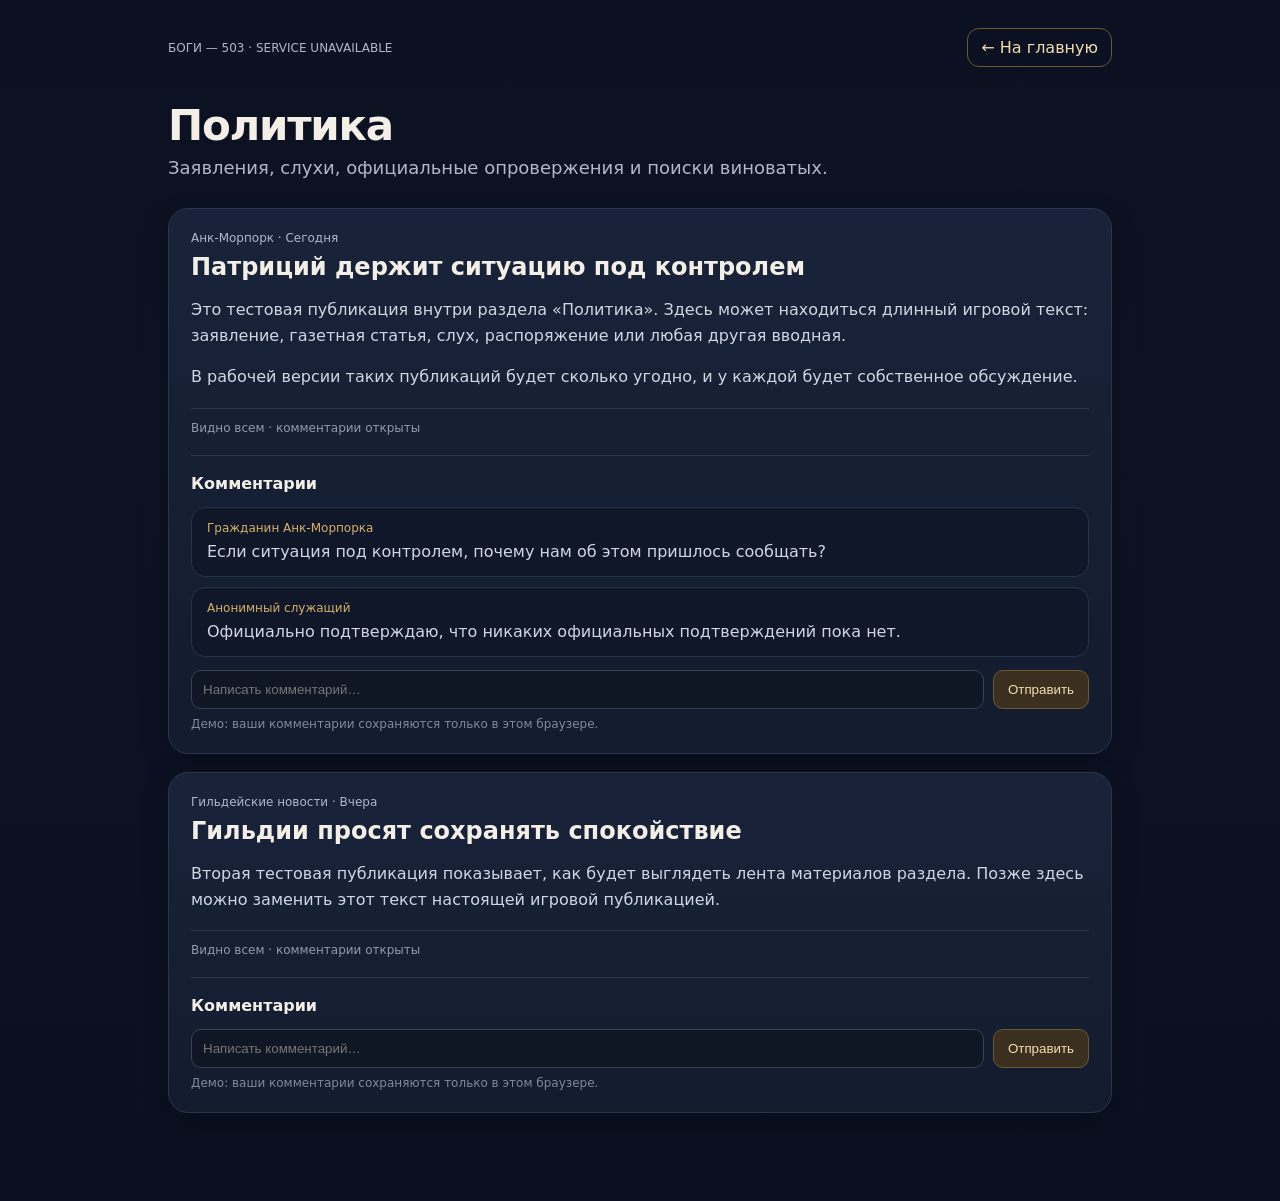
==== politics.html @ fc868311 "Add Politics section with demo posts and comments" ====
<!doctype html>
<html lang="ru">
<head>
<meta charset="utf-8">
<meta name="viewport" content="width=device-width,initial-scale=1">
<title>Политика — Боги 503</title>
<link rel="icon" type="image/svg+xml" href="/favicon.svg">
<style>
:root{--bg:#0b1120;--panel:#131c2e;--panel2:#18233a;--line:#2a3550;--text:#f3efe7;--muted:#aeb8ca;--gold:#d7b16a;--gold2:#f3ddb0}*{box-sizing:border-box}body{margin:0;background:linear-gradient(180deg,#0b1120,#0d1324 35%,#0a1020);color:var(--text);font-family:system-ui,-apple-system,Segoe UI,sans-serif}.wrap{max-width:980px;margin:0 auto;padding:28px 18px 70px}.top{display:flex;justify-content:space-between;gap:18px;align-items:center;margin-bottom:34px}.back{color:var(--gold2);text-decoration:none;border:1px solid #6d5835;border-radius:12px;padding:9px 13px}.meta{font-size:12px;color:var(--muted)}h1{font-size:42px;margin:0 0 7px;letter-spacing:-.03em}.lead{font-size:18px;color:var(--muted);margin:0 0 30px}.card{background:linear-gradient(180deg,var(--panel2),var(--panel));border:1px solid var(--line);border-radius:20px;padding:22px;margin:0 0 18px;box-shadow:0 10px 28px rgba(0,0,0,.22)}.title{font-size:24px;margin:8px 0 10px}.body{color:#d0d7e3;line-height:1.6;font-size:16px}.foot{border-top:1px solid var(--line);margin-top:18px;padding-top:12px;color:#8f9ab0;font-size:12px}.comments{margin-top:20px;border-top:1px solid var(--line);padding-top:18px}.comments h4{margin:0 0 14px}.comment{background:#0f1728;border:1px solid #27334c;border-radius:14px;padding:13px 15px;margin:10px 0}.comment .who{font-size:12px;color:var(--gold);margin-bottom:5px}.comment p{margin:0;color:#d0d7e3;line-height:1.45}.compose{display:flex;gap:9px;margin-top:13px}.compose input{flex:1;background:#0f1624;color:#fff;border:1px solid #364154;border-radius:10px;padding:11px}.btn{background:#3b3020;color:var(--gold2);border:1px solid #6d5835;padding:10px 14px;border-radius:10px;cursor:pointer}.note{font-size:12px;color:#7f8aa0;margin-top:8px}@media(max-width:650px){h1{font-size:34px}.top{align-items:flex-start;flex-direction:column}.compose{flex-direction:column}}
</style>
</head>
<body><div class="wrap">
<div class="top"><div class="meta">БОГИ — 503 · SERVICE UNAVAILABLE</div><a class="back" href="/">← На главную</a></div>
<h1>Политика</h1><p class="lead">Заявления, слухи, официальные опровержения и поиски виноватых.</p>
<article class="card"><div class="meta">Анк-Морпорк · Сегодня</div><h2 class="title">Патриций держит ситуацию под контролем</h2><div class="body"><p>Это тестовая публикация внутри раздела «Политика». Здесь может находиться длинный игровой текст: заявление, газетная статья, слух, распоряжение или любая другая вводная.</p><p>В рабочей версии таких публикаций будет сколько угодно, и у каждой будет собственное обсуждение.</p></div><div class="foot">Видно всем · комментарии открыты</div><section class="comments" data-thread="vetinari"><h4>Комментарии</h4><div class="comment"><div class="who">Гражданин Анк-Морпорка</div><p>Если ситуация под контролем, почему нам об этом пришлось сообщать?</p></div><div class="comment"><div class="who">Анонимный служащий</div><p>Официально подтверждаю, что никаких официальных подтверждений пока нет.</p></div><div class="saved"></div><div class="compose"><input maxlength="500" placeholder="Написать комментарий…"><button class="btn">Отправить</button></div><div class="note">Демо: ваши комментарии сохраняются только в этом браузере.</div></section></article>
<article class="card"><div class="meta">Гильдейские новости · Вчера</div><h2 class="title">Гильдии просят сохранять спокойствие</h2><div class="body"><p>Вторая тестовая публикация показывает, как будет выглядеть лента материалов раздела. Позже здесь можно заменить этот текст настоящей игровой публикацией.</p></div><div class="foot">Видно всем · комментарии открыты</div><section class="comments" data-thread="guilds"><h4>Комментарии</h4><div class="saved"></div><div class="compose"><input maxlength="500" placeholder="Написать комментарий…"><button class="btn">Отправить</button></div><div class="note">Демо: ваши комментарии сохраняются только в этом браузере.</div></section></article>
</div><script>
document.querySelectorAll('.comments').forEach(sec=>{const key='gods503-comments-'+sec.dataset.thread,saved=sec.querySelector('.saved'),input=sec.querySelector('input'),btn=sec.querySelector('button');let arr=[];try{arr=JSON.parse(localStorage.getItem(key))||[]}catch(e){};function draw(){saved.innerHTML='';arr.forEach(t=>{const d=document.createElement('div');d.className='comment';const w=document.createElement('div');w.className='who';w.textContent='Вы · локальный демо-комментарий';const p=document.createElement('p');p.textContent=t;d.append(w,p);saved.append(d)})}draw();btn.onclick=()=>{const t=input.value.trim();if(!t)return;arr.push(t);localStorage.setItem(key,JSON.stringify(arr));input.value='';draw()};input.addEventListener('keydown',e=>{if(e.key==='Enter')btn.click()})});
</script></body></html>
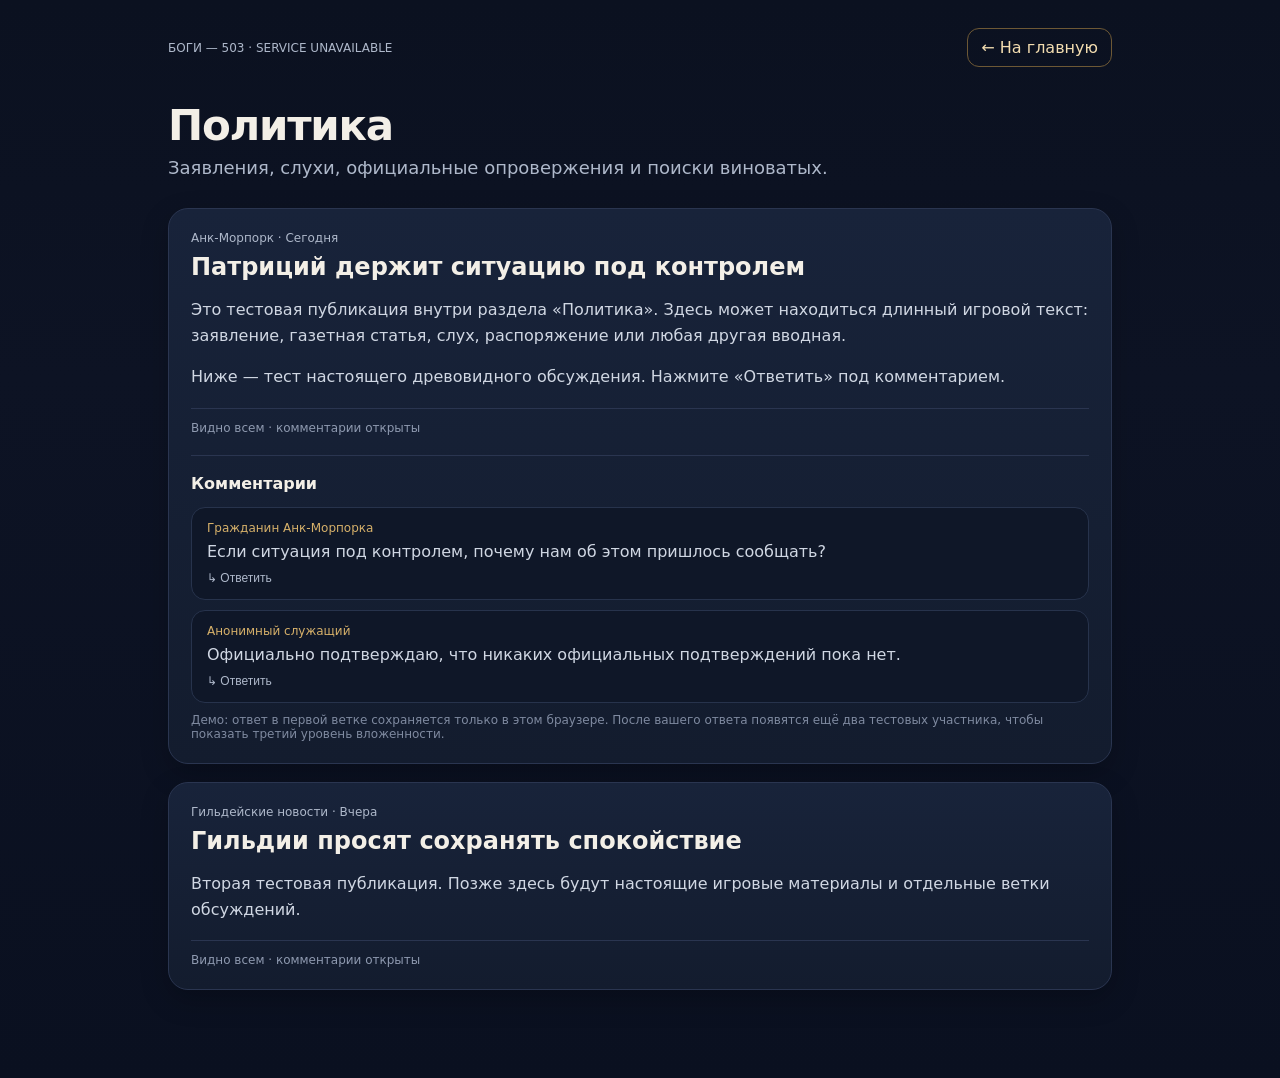
==== commit 42fc6ce1: "Add nested threaded comments demo" ====
--- a/politics.html
+++ b/politics.html
@@ -1,19 +1,12 @@
 <!doctype html>
-<html lang="ru">
-<head>
-<meta charset="utf-8">
-<meta name="viewport" content="width=device-width,initial-scale=1">
-<title>Политика — Боги 503</title>
-<link rel="icon" type="image/svg+xml" href="/favicon.svg">
-<style>
-:root{--bg:#0b1120;--panel:#131c2e;--panel2:#18233a;--line:#2a3550;--text:#f3efe7;--muted:#aeb8ca;--gold:#d7b16a;--gold2:#f3ddb0}*{box-sizing:border-box}body{margin:0;background:linear-gradient(180deg,#0b1120,#0d1324 35%,#0a1020);color:var(--text);font-family:system-ui,-apple-system,Segoe UI,sans-serif}.wrap{max-width:980px;margin:0 auto;padding:28px 18px 70px}.top{display:flex;justify-content:space-between;gap:18px;align-items:center;margin-bottom:34px}.back{color:var(--gold2);text-decoration:none;border:1px solid #6d5835;border-radius:12px;padding:9px 13px}.meta{font-size:12px;color:var(--muted)}h1{font-size:42px;margin:0 0 7px;letter-spacing:-.03em}.lead{font-size:18px;color:var(--muted);margin:0 0 30px}.card{background:linear-gradient(180deg,var(--panel2),var(--panel));border:1px solid var(--line);border-radius:20px;padding:22px;margin:0 0 18px;box-shadow:0 10px 28px rgba(0,0,0,.22)}.title{font-size:24px;margin:8px 0 10px}.body{color:#d0d7e3;line-height:1.6;font-size:16px}.foot{border-top:1px solid var(--line);margin-top:18px;padding-top:12px;color:#8f9ab0;font-size:12px}.comments{margin-top:20px;border-top:1px solid var(--line);padding-top:18px}.comments h4{margin:0 0 14px}.comment{background:#0f1728;border:1px solid #27334c;border-radius:14px;padding:13px 15px;margin:10px 0}.comment .who{font-size:12px;color:var(--gold);margin-bottom:5px}.comment p{margin:0;color:#d0d7e3;line-height:1.45}.compose{display:flex;gap:9px;margin-top:13px}.compose input{flex:1;background:#0f1624;color:#fff;border:1px solid #364154;border-radius:10px;padding:11px}.btn{background:#3b3020;color:var(--gold2);border:1px solid #6d5835;padding:10px 14px;border-radius:10px;cursor:pointer}.note{font-size:12px;color:#7f8aa0;margin-top:8px}@media(max-width:650px){h1{font-size:34px}.top{align-items:flex-start;flex-direction:column}.compose{flex-direction:column}}
-</style>
-</head>
-<body><div class="wrap">
-<div class="top"><div class="meta">БОГИ — 503 · SERVICE UNAVAILABLE</div><a class="back" href="/">← На главную</a></div>
-<h1>Политика</h1><p class="lead">Заявления, слухи, официальные опровержения и поиски виноватых.</p>
-<article class="card"><div class="meta">Анк-Морпорк · Сегодня</div><h2 class="title">Патриций держит ситуацию под контролем</h2><div class="body"><p>Это тестовая публикация внутри раздела «Политика». Здесь может находиться длинный игровой текст: заявление, газетная статья, слух, распоряжение или любая другая вводная.</p><p>В рабочей версии таких публикаций будет сколько угодно, и у каждой будет собственное обсуждение.</p></div><div class="foot">Видно всем · комментарии открыты</div><section class="comments" data-thread="vetinari"><h4>Комментарии</h4><div class="comment"><div class="who">Гражданин Анк-Морпорка</div><p>Если ситуация под контролем, почему нам об этом пришлось сообщать?</p></div><div class="comment"><div class="who">Анонимный служащий</div><p>Официально подтверждаю, что никаких официальных подтверждений пока нет.</p></div><div class="saved"></div><div class="compose"><input maxlength="500" placeholder="Написать комментарий…"><button class="btn">Отправить</button></div><div class="note">Демо: ваши комментарии сохраняются только в этом браузере.</div></section></article>
-<article class="card"><div class="meta">Гильдейские новости · Вчера</div><h2 class="title">Гильдии просят сохранять спокойствие</h2><div class="body"><p>Вторая тестовая публикация показывает, как будет выглядеть лента материалов раздела. Позже здесь можно заменить этот текст настоящей игровой публикацией.</p></div><div class="foot">Видно всем · комментарии открыты</div><section class="comments" data-thread="guilds"><h4>Комментарии</h4><div class="saved"></div><div class="compose"><input maxlength="500" placeholder="Написать комментарий…"><button class="btn">Отправить</button></div><div class="note">Демо: ваши комментарии сохраняются только в этом браузере.</div></section></article>
+<html lang="ru"><head><meta charset="utf-8"><meta name="viewport" content="width=device-width,initial-scale=1"><title>Политика — Боги 503</title><link rel="icon" type="image/svg+xml" href="/favicon.svg"><style>
+:root{--bg:#0b1120;--panel:#131c2e;--panel2:#18233a;--line:#2a3550;--text:#f3efe7;--muted:#aeb8ca;--gold:#d7b16a;--gold2:#f3ddb0}*{box-sizing:border-box}body{margin:0;background:linear-gradient(180deg,#0b1120,#0d1324 35%,#0a1020);color:var(--text);font-family:system-ui,-apple-system,Segoe UI,sans-serif}.wrap{max-width:980px;margin:0 auto;padding:28px 18px 70px}.top{display:flex;justify-content:space-between;gap:18px;align-items:center;margin-bottom:34px}.back{color:var(--gold2);text-decoration:none;border:1px solid #6d5835;border-radius:12px;padding:9px 13px}.meta{font-size:12px;color:var(--muted)}h1{font-size:42px;margin:0 0 7px;letter-spacing:-.03em}.lead{font-size:18px;color:var(--muted);margin:0 0 30px}.card{background:linear-gradient(180deg,var(--panel2),var(--panel));border:1px solid var(--line);border-radius:20px;padding:22px;margin:0 0 18px;box-shadow:0 10px 28px rgba(0,0,0,.22)}.title{font-size:24px;margin:8px 0 10px}.body{color:#d0d7e3;line-height:1.6;font-size:16px}.foot{border-top:1px solid var(--line);margin-top:18px;padding-top:12px;color:#8f9ab0;font-size:12px}.comments{margin-top:20px;border-top:1px solid var(--line);padding-top:18px}.comments h4{margin:0 0 14px}.comment{background:#0f1728;border:1px solid #27334c;border-radius:14px;padding:13px 15px;margin:10px 0}.comment .who{font-size:12px;color:var(--gold);margin-bottom:5px}.comment p{margin:0;color:#d0d7e3;line-height:1.45}.reply-btn{margin-top:8px;background:none;border:0;color:#aeb8ca;padding:0;cursor:pointer;font-size:12px}.reply-btn:hover{color:var(--gold2)}.replies{margin:9px 0 0 22px;padding-left:13px;border-left:2px solid #2a3550}.depth3{margin-left:18px}.replybox{display:none;gap:8px;margin-top:10px}.replybox.open{display:flex}.replybox input,.compose input{flex:1;background:#0f1624;color:#fff;border:1px solid #364154;border-radius:10px;padding:10px}.compose{display:flex;gap:9px;margin-top:13px}.btn{background:#3b3020;color:var(--gold2);border:1px solid #6d5835;padding:10px 14px;border-radius:10px;cursor:pointer}.small{padding:8px 11px}.note{font-size:12px;color:#7f8aa0;margin-top:8px}.mention{color:#b9c5d8;font-size:12px;margin-bottom:4px}@media(max-width:650px){h1{font-size:34px}.top{align-items:flex-start;flex-direction:column}.compose,.replybox{flex-direction:column}.replies{margin-left:10px;padding-left:9px}.depth3{margin-left:5px}}
+</style></head><body><div class="wrap"><div class="top"><div class="meta">БОГИ — 503 · SERVICE UNAVAILABLE</div><a class="back" href="/">← На главную</a></div><h1>Политика</h1><p class="lead">Заявления, слухи, официальные опровержения и поиски виноватых.</p>
+<article class="card"><div class="meta">Анк-Морпорк · Сегодня</div><h2 class="title">Патриций держит ситуацию под контролем</h2><div class="body"><p>Это тестовая публикация внутри раздела «Политика». Здесь может находиться длинный игровой текст: заявление, газетная статья, слух, распоряжение или любая другая вводная.</p><p>Ниже — тест настоящего древовидного обсуждения. Нажмите «Ответить» под комментарием.</p></div><div class="foot">Видно всем · комментарии открыты</div>
+<section class="comments"><h4>Комментарии</h4><div class="comment root-demo"><div class="who">Гражданин Анк-Морпорка</div><p>Если ситуация под контролем, почему нам об этом пришлось сообщать?</p><button class="reply-btn" data-demo-reply>↳ Ответить</button><div class="replybox"><input maxlength="500" placeholder="Ваш ответ Гражданину Анк-Морпорка…"><button class="btn small">Отправить</button></div><div class="demo-user-replies"></div></div><div class="comment"><div class="who">Анонимный служащий</div><p>Официально подтверждаю, что никаких официальных подтверждений пока нет.</p><button class="reply-btn">↳ Ответить</button></div><div class="note">Демо: ответ в первой ветке сохраняется только в этом браузере. После вашего ответа появятся ещё два тестовых участника, чтобы показать третий уровень вложенности.</div></section></article>
+<article class="card"><div class="meta">Гильдейские новости · Вчера</div><h2 class="title">Гильдии просят сохранять спокойствие</h2><div class="body"><p>Вторая тестовая публикация. Позже здесь будут настоящие игровые материалы и отдельные ветки обсуждений.</p></div><div class="foot">Видно всем · комментарии открыты</div></article>
 </div><script>
-document.querySelectorAll('.comments').forEach(sec=>{const key='gods503-comments-'+sec.dataset.thread,saved=sec.querySelector('.saved'),input=sec.querySelector('input'),btn=sec.querySelector('button');let arr=[];try{arr=JSON.parse(localStorage.getItem(key))||[]}catch(e){};function draw(){saved.innerHTML='';arr.forEach(t=>{const d=document.createElement('div');d.className='comment';const w=document.createElement('div');w.className='who';w.textContent='Вы · локальный демо-комментарий';const p=document.createElement('p');p.textContent=t;d.append(w,p);saved.append(d)})}draw();btn.onclick=()=>{const t=input.value.trim();if(!t)return;arr.push(t);localStorage.setItem(key,JSON.stringify(arr));input.value='';draw()};input.addEventListener('keydown',e=>{if(e.key==='Enter')btn.click()})});
+const root=document.querySelector('.root-demo'),replyBtn=root.querySelector('[data-demo-reply]'),box=root.querySelector('.replybox'),input=box.querySelector('input'),send=box.querySelector('button'),out=root.querySelector('.demo-user-replies'),key='gods503-threaded-demo';
+function render(text){out.innerHTML='';if(!text)return;const branch=document.createElement('div');branch.className='replies';const mine=document.createElement('div');mine.className='comment';mine.innerHTML='<div class="who">Вы · тестовый игрок</div><div class="mention">В ответ: Гражданин Анк-Морпорка</div><p></p><button class="reply-btn">↳ Ответить</button>';mine.querySelector('p').textContent=text;const r2=document.createElement('div');r2.className='replies';const npc1=document.createElement('div');npc1.className='comment';npc1.innerHTML='<div class="who">Господин Тюльпан</div><div class="mention">В ответ: Вы</div><p>А вот это уже интересный вопрос. Я бы на вашем месте его записал.</p><button class="reply-btn">↳ Ответить</button>';const r3=document.createElement('div');r3.className='replies depth3';const npc2=document.createElement('div');npc2.className='comment';npc2.innerHTML='<div class="who">Читатель «Вестей Анк-Морпорка»</div><div class="mention">В ответ: Господин Тюльпан</div><p>Записывать вопросы опасно. Потом кто-нибудь обязательно начинает искать ответы.</p><button class="reply-btn">↳ Ответить</button>';r3.append(npc2);r2.append(npc1,r3);branch.append(mine,r2);out.append(branch)}
+replyBtn.onclick=()=>{box.classList.toggle('open');if(box.classList.contains('open'))input.focus()};send.onclick=()=>{const t=input.value.trim();if(!t)return;localStorage.setItem(key,t);render(t);input.value='';box.classList.remove('open')};input.addEventListener('keydown',e=>{if(e.key==='Enter')send.click()});render(localStorage.getItem(key));
 </script></body></html>
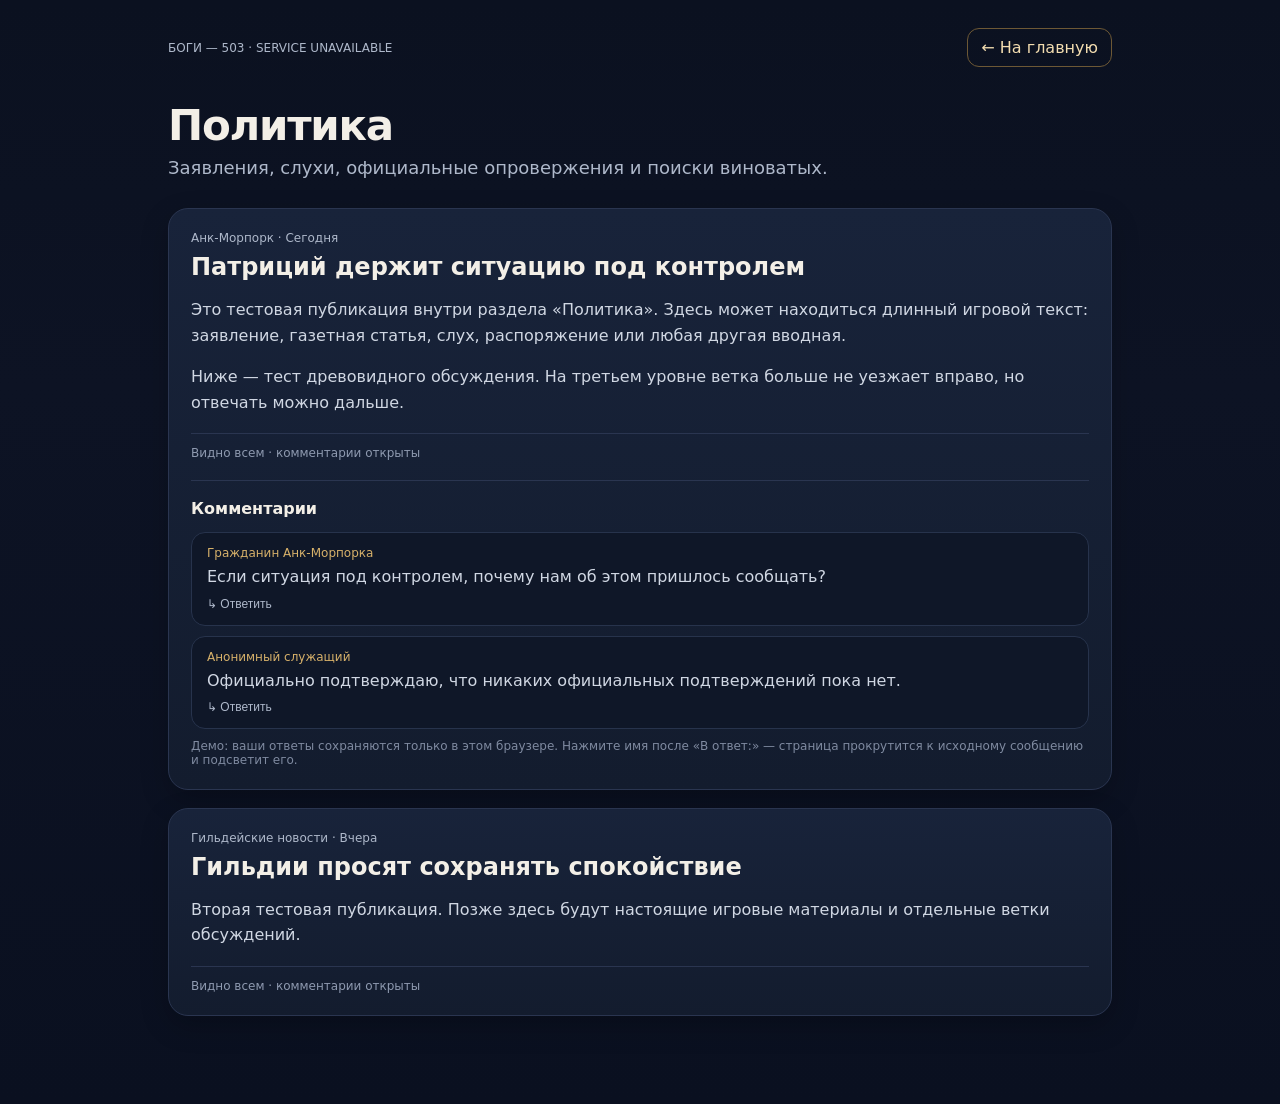
==== commit 395d0908: "Add clickable reply references and capped thread depth" ====
--- a/politics.html
+++ b/politics.html
@@ -1,12 +1,21 @@
 <!doctype html>
 <html lang="ru"><head><meta charset="utf-8"><meta name="viewport" content="width=device-width,initial-scale=1"><title>Политика — Боги 503</title><link rel="icon" type="image/svg+xml" href="/favicon.svg"><style>
-:root{--bg:#0b1120;--panel:#131c2e;--panel2:#18233a;--line:#2a3550;--text:#f3efe7;--muted:#aeb8ca;--gold:#d7b16a;--gold2:#f3ddb0}*{box-sizing:border-box}body{margin:0;background:linear-gradient(180deg,#0b1120,#0d1324 35%,#0a1020);color:var(--text);font-family:system-ui,-apple-system,Segoe UI,sans-serif}.wrap{max-width:980px;margin:0 auto;padding:28px 18px 70px}.top{display:flex;justify-content:space-between;gap:18px;align-items:center;margin-bottom:34px}.back{color:var(--gold2);text-decoration:none;border:1px solid #6d5835;border-radius:12px;padding:9px 13px}.meta{font-size:12px;color:var(--muted)}h1{font-size:42px;margin:0 0 7px;letter-spacing:-.03em}.lead{font-size:18px;color:var(--muted);margin:0 0 30px}.card{background:linear-gradient(180deg,var(--panel2),var(--panel));border:1px solid var(--line);border-radius:20px;padding:22px;margin:0 0 18px;box-shadow:0 10px 28px rgba(0,0,0,.22)}.title{font-size:24px;margin:8px 0 10px}.body{color:#d0d7e3;line-height:1.6;font-size:16px}.foot{border-top:1px solid var(--line);margin-top:18px;padding-top:12px;color:#8f9ab0;font-size:12px}.comments{margin-top:20px;border-top:1px solid var(--line);padding-top:18px}.comments h4{margin:0 0 14px}.comment{background:#0f1728;border:1px solid #27334c;border-radius:14px;padding:13px 15px;margin:10px 0}.comment .who{font-size:12px;color:var(--gold);margin-bottom:5px}.comment p{margin:0;color:#d0d7e3;line-height:1.45}.reply-btn{margin-top:8px;background:none;border:0;color:#aeb8ca;padding:0;cursor:pointer;font-size:12px}.reply-btn:hover{color:var(--gold2)}.replies{margin:9px 0 0 22px;padding-left:13px;border-left:2px solid #2a3550}.depth3{margin-left:18px}.replybox{display:none;gap:8px;margin-top:10px}.replybox.open{display:flex}.replybox input,.compose input{flex:1;background:#0f1624;color:#fff;border:1px solid #364154;border-radius:10px;padding:10px}.compose{display:flex;gap:9px;margin-top:13px}.btn{background:#3b3020;color:var(--gold2);border:1px solid #6d5835;padding:10px 14px;border-radius:10px;cursor:pointer}.small{padding:8px 11px}.note{font-size:12px;color:#7f8aa0;margin-top:8px}.mention{color:#b9c5d8;font-size:12px;margin-bottom:4px}@media(max-width:650px){h1{font-size:34px}.top{align-items:flex-start;flex-direction:column}.compose,.replybox{flex-direction:column}.replies{margin-left:10px;padding-left:9px}.depth3{margin-left:5px}}
+:root{--bg:#0b1120;--panel:#131c2e;--panel2:#18233a;--line:#2a3550;--text:#f3efe7;--muted:#aeb8ca;--gold:#d7b16a;--gold2:#f3ddb0}*{box-sizing:border-box}html{scroll-behavior:smooth}body{margin:0;background:linear-gradient(180deg,#0b1120,#0d1324 35%,#0a1020);color:var(--text);font-family:system-ui,-apple-system,Segoe UI,sans-serif}.wrap{max-width:980px;margin:0 auto;padding:28px 18px 70px}.top{display:flex;justify-content:space-between;gap:18px;align-items:center;margin-bottom:34px}.back{color:var(--gold2);text-decoration:none;border:1px solid #6d5835;border-radius:12px;padding:9px 13px}.meta{font-size:12px;color:var(--muted)}h1{font-size:42px;margin:0 0 7px;letter-spacing:-.03em}.lead{font-size:18px;color:var(--muted);margin:0 0 30px}.card{background:linear-gradient(180deg,var(--panel2),var(--panel));border:1px solid var(--line);border-radius:20px;padding:22px;margin:0 0 18px;box-shadow:0 10px 28px rgba(0,0,0,.22)}.title{font-size:24px;margin:8px 0 10px}.body{color:#d0d7e3;line-height:1.6;font-size:16px}.foot{border-top:1px solid var(--line);margin-top:18px;padding-top:12px;color:#8f9ab0;font-size:12px}.comments{margin-top:20px;border-top:1px solid var(--line);padding-top:18px}.comments h4{margin:0 0 14px}.comment{background:#0f1728;border:1px solid #27334c;border-radius:14px;padding:13px 15px;margin:10px 0;transition:border-color .25s,box-shadow .25s}.comment.flash{border-color:var(--gold);box-shadow:0 0 0 2px rgba(215,177,106,.18)}.comment .who{font-size:12px;color:var(--gold);margin-bottom:5px}.comment p{margin:0;color:#d0d7e3;line-height:1.45}.reply-btn{margin-top:8px;background:none;border:0;color:#aeb8ca;padding:0;cursor:pointer;font-size:12px}.reply-btn:hover{color:var(--gold2)}.replies{margin:9px 0 0 22px;padding-left:13px;border-left:2px solid #2a3550}.depth3{margin-left:18px}.flat-replies{margin-top:9px}.replybox{display:none;gap:8px;margin-top:10px}.replybox.open{display:flex}.replybox input{flex:1;background:#0f1624;color:#fff;border:1px solid #364154;border-radius:10px;padding:10px}.btn{background:#3b3020;color:var(--gold2);border:1px solid #6d5835;padding:10px 14px;border-radius:10px;cursor:pointer}.small{padding:8px 11px}.note{font-size:12px;color:#7f8aa0;margin-top:8px}.mention{font-size:12px;margin-bottom:5px;color:#8794aa}.mention a{color:#b9cbe4;text-decoration:none;border-bottom:1px dotted #71809a}.mention a:hover{color:var(--gold2);border-color:var(--gold2)}@media(max-width:650px){h1{font-size:34px}.top{align-items:flex-start;flex-direction:column}.replybox{flex-direction:column}.replies{margin-left:10px;padding-left:9px}.depth3{margin-left:5px}}
 </style></head><body><div class="wrap"><div class="top"><div class="meta">БОГИ — 503 · SERVICE UNAVAILABLE</div><a class="back" href="/">← На главную</a></div><h1>Политика</h1><p class="lead">Заявления, слухи, официальные опровержения и поиски виноватых.</p>
-<article class="card"><div class="meta">Анк-Морпорк · Сегодня</div><h2 class="title">Патриций держит ситуацию под контролем</h2><div class="body"><p>Это тестовая публикация внутри раздела «Политика». Здесь может находиться длинный игровой текст: заявление, газетная статья, слух, распоряжение или любая другая вводная.</p><p>Ниже — тест настоящего древовидного обсуждения. Нажмите «Ответить» под комментарием.</p></div><div class="foot">Видно всем · комментарии открыты</div>
-<section class="comments"><h4>Комментарии</h4><div class="comment root-demo"><div class="who">Гражданин Анк-Морпорка</div><p>Если ситуация под контролем, почему нам об этом пришлось сообщать?</p><button class="reply-btn" data-demo-reply>↳ Ответить</button><div class="replybox"><input maxlength="500" placeholder="Ваш ответ Гражданину Анк-Морпорка…"><button class="btn small">Отправить</button></div><div class="demo-user-replies"></div></div><div class="comment"><div class="who">Анонимный служащий</div><p>Официально подтверждаю, что никаких официальных подтверждений пока нет.</p><button class="reply-btn">↳ Ответить</button></div><div class="note">Демо: ответ в первой ветке сохраняется только в этом браузере. После вашего ответа появятся ещё два тестовых участника, чтобы показать третий уровень вложенности.</div></section></article>
+<article class="card"><div class="meta">Анк-Морпорк · Сегодня</div><h2 class="title">Патриций держит ситуацию под контролем</h2><div class="body"><p>Это тестовая публикация внутри раздела «Политика». Здесь может находиться длинный игровой текст: заявление, газетная статья, слух, распоряжение или любая другая вводная.</p><p>Ниже — тест древовидного обсуждения. На третьем уровне ветка больше не уезжает вправо, но отвечать можно дальше.</p></div><div class="foot">Видно всем · комментарии открыты</div>
+<section class="comments"><h4>Комментарии</h4><div class="comment root-demo" id="c-root"><div class="who">Гражданин Анк-Морпорка</div><p>Если ситуация под контролем, почему нам об этом пришлось сообщать?</p><button class="reply-btn" data-demo-reply>↳ Ответить</button><div class="replybox"><input maxlength="500" placeholder="Ваш ответ Гражданину Анк-Морпорка…"><button class="btn small">Отправить</button></div><div class="demo-user-replies"></div></div><div class="comment"><div class="who">Анонимный служащий</div><p>Официально подтверждаю, что никаких официальных подтверждений пока нет.</p><button class="reply-btn">↳ Ответить</button></div><div class="note">Демо: ваши ответы сохраняются только в этом браузере. Нажмите имя после «В ответ:» — страница прокрутится к исходному сообщению и подсветит его.</div></section></article>
 <article class="card"><div class="meta">Гильдейские новости · Вчера</div><h2 class="title">Гильдии просят сохранять спокойствие</h2><div class="body"><p>Вторая тестовая публикация. Позже здесь будут настоящие игровые материалы и отдельные ветки обсуждений.</p></div><div class="foot">Видно всем · комментарии открыты</div></article>
 </div><script>
-const root=document.querySelector('.root-demo'),replyBtn=root.querySelector('[data-demo-reply]'),box=root.querySelector('.replybox'),input=box.querySelector('input'),send=box.querySelector('button'),out=root.querySelector('.demo-user-replies'),key='gods503-threaded-demo';
-function render(text){out.innerHTML='';if(!text)return;const branch=document.createElement('div');branch.className='replies';const mine=document.createElement('div');mine.className='comment';mine.innerHTML='<div class="who">Вы · тестовый игрок</div><div class="mention">В ответ: Гражданин Анк-Морпорка</div><p></p><button class="reply-btn">↳ Ответить</button>';mine.querySelector('p').textContent=text;const r2=document.createElement('div');r2.className='replies';const npc1=document.createElement('div');npc1.className='comment';npc1.innerHTML='<div class="who">Господин Тюльпан</div><div class="mention">В ответ: Вы</div><p>А вот это уже интересный вопрос. Я бы на вашем месте его записал.</p><button class="reply-btn">↳ Ответить</button>';const r3=document.createElement('div');r3.className='replies depth3';const npc2=document.createElement('div');npc2.className='comment';npc2.innerHTML='<div class="who">Читатель «Вестей Анк-Морпорка»</div><div class="mention">В ответ: Господин Тюльпан</div><p>Записывать вопросы опасно. Потом кто-нибудь обязательно начинает искать ответы.</p><button class="reply-btn">↳ Ответить</button>';r3.append(npc2);r2.append(npc1,r3);branch.append(mine,r2);out.append(branch)}
+const root=document.querySelector('.root-demo'),replyBtn=root.querySelector('[data-demo-reply]'),box=root.querySelector('.replybox'),input=box.querySelector('input'),send=box.querySelector('button'),out=root.querySelector('.demo-user-replies'),key='gods503-threaded-demo',deepKey='gods503-deep-demo';
+function mention(target,name){return '<div class="mention">В ответ: <a href="#'+target+'" data-jump="'+target+'">'+name+'</a></div>'}
+function addReplyBox(parent,targetName,onSend){const b=document.createElement('div');b.className='replybox';b.innerHTML='<input maxlength="500" placeholder="Ответить '+targetName+'…"><button class="btn small">Отправить</button>';parent.append(b);const i=b.querySelector('input'),s=b.querySelector('button');s.onclick=()=>{const t=i.value.trim();if(!t)return;onSend(t);i.value='';b.classList.remove('open')};i.addEventListener('keydown',e=>{if(e.key==='Enter')s.click()});return b}
+function wireReply(btn,box){btn.onclick=()=>{box.classList.toggle('open');if(box.classList.contains('open'))box.querySelector('input').focus()}}
+function render(text){out.innerHTML='';if(!text)return;const branch=document.createElement('div');branch.className='replies';const mine=document.createElement('div');mine.className='comment';mine.id='c-you';mine.innerHTML='<div class="who">Вы · тестовый игрок</div>'+mention('c-root','Гражданин Анк-Морпорка')+'<p></p><button class="reply-btn">↳ Ответить</button>';mine.querySelector('p').textContent=text;
+const r2=document.createElement('div');r2.className='replies';const npc1=document.createElement('div');npc1.className='comment';npc1.id='c-tulip';npc1.innerHTML='<div class="who">Господин Тюльпан</div>'+mention('c-you','Вы')+'<p>А вот это уже интересный вопрос. Я бы на вашем месте его записал.</p><button class="reply-btn">↳ Ответить</button>';
+const r3=document.createElement('div');r3.className='replies depth3';const npc2=document.createElement('div');npc2.className='comment';npc2.id='c-reader';npc2.innerHTML='<div class="who">Читатель «Вестей Анк-Морпорка»</div>'+mention('c-tulip','Господин Тюльпан')+'<p>Записывать вопросы опасно. Потом кто-нибудь обязательно начинает искать ответы.</p><button class="reply-btn">↳ Ответить</button>';
+const flat=document.createElement('div');flat.className='flat-replies';npc2.append(flat);const rb=addReplyBox(npc2,'Читателю «Вестей Анк-Морпорка»',t=>{localStorage.setItem(deepKey,t);render(text)});wireReply(npc2.querySelector('.reply-btn'),rb);
+const deep=localStorage.getItem(deepKey);if(deep){const d=document.createElement('div');d.className='comment';d.id='c-deep-you';d.innerHTML='<div class="who">Вы · тестовый игрок</div>'+mention('c-reader','Читатель «Вестей Анк-Морпорка»')+'<p></p><button class="reply-btn">↳ Ответить</button>';d.querySelector('p').textContent=deep;flat.append(d)}
+r3.append(npc2);r2.append(npc1,r3);branch.append(mine,r2);out.append(branch);wireJumps()}
+function wireJumps(){document.querySelectorAll('[data-jump]').forEach(a=>a.onclick=e=>{e.preventDefault();const el=document.getElementById(a.dataset.jump);if(!el)return;el.scrollIntoView({behavior:'smooth',block:'center'});el.classList.add('flash');setTimeout(()=>el.classList.remove('flash'),1300)})}
 replyBtn.onclick=()=>{box.classList.toggle('open');if(box.classList.contains('open'))input.focus()};send.onclick=()=>{const t=input.value.trim();if(!t)return;localStorage.setItem(key,t);render(t);input.value='';box.classList.remove('open')};input.addEventListener('keydown',e=>{if(e.key==='Enter')send.click()});render(localStorage.getItem(key));
 </script></body></html>
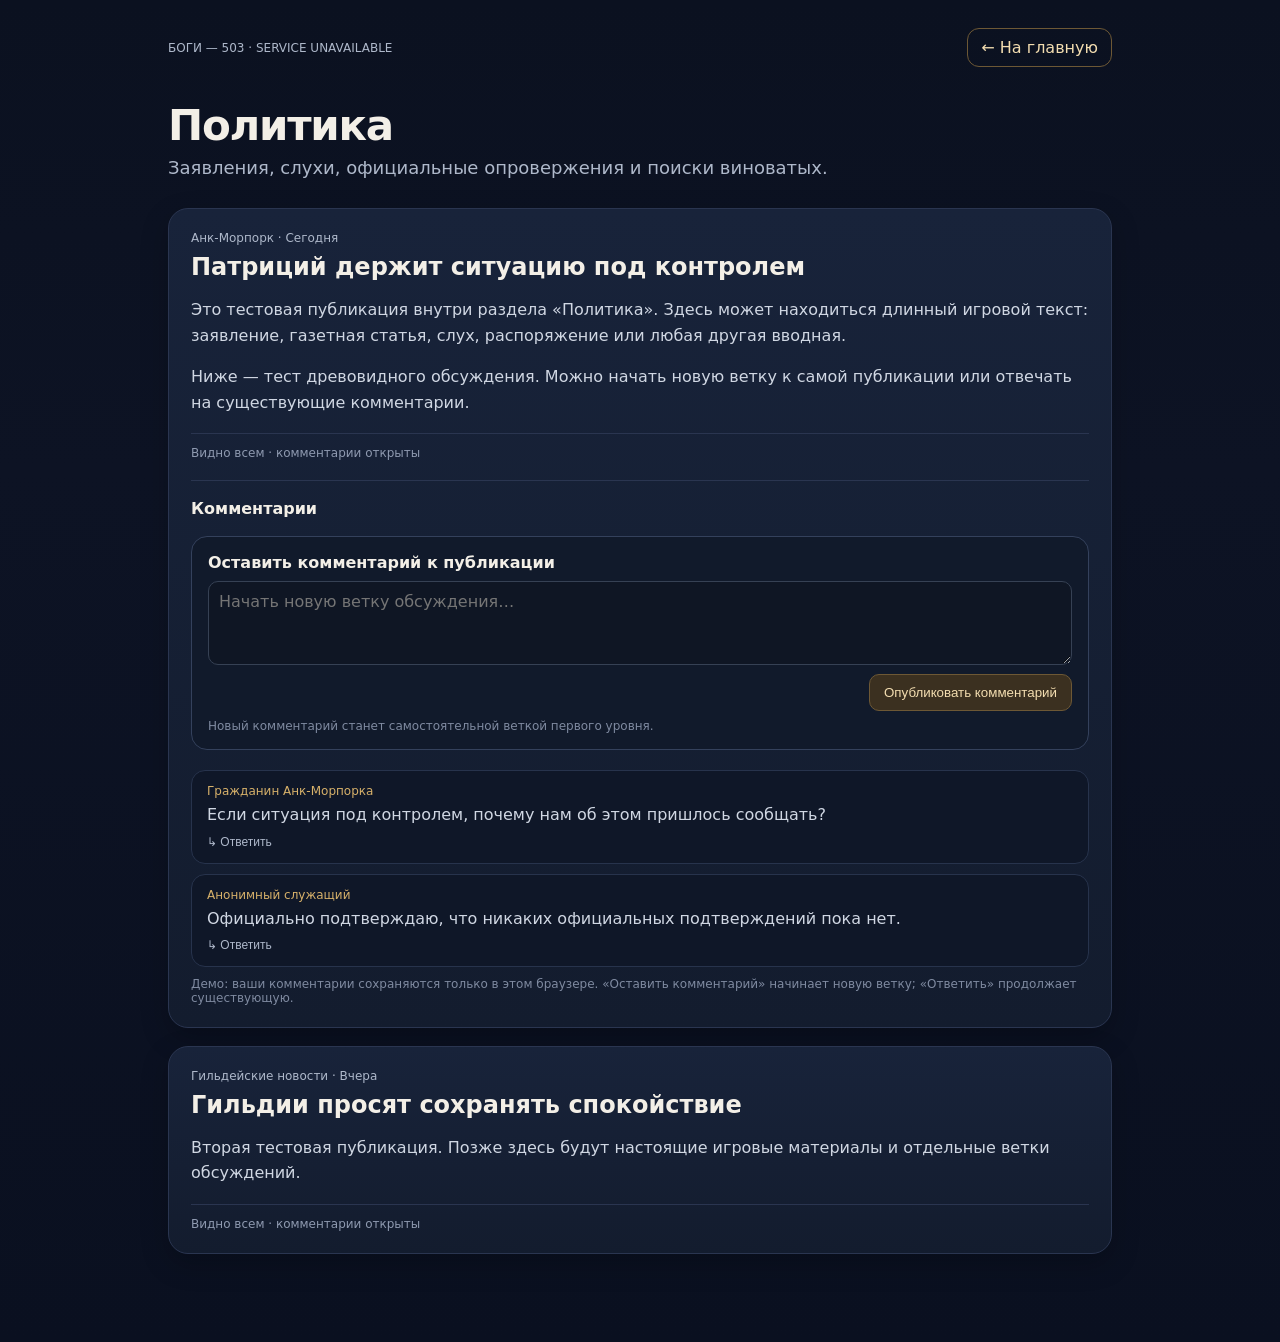
==== commit 0a3d9926: "Add top-level comment composer to Politics demo" ====
--- a/politics.html
+++ b/politics.html
@@ -1,21 +1,19 @@
 <!doctype html>
 <html lang="ru"><head><meta charset="utf-8"><meta name="viewport" content="width=device-width,initial-scale=1"><title>Политика — Боги 503</title><link rel="icon" type="image/svg+xml" href="/favicon.svg"><style>
-:root{--bg:#0b1120;--panel:#131c2e;--panel2:#18233a;--line:#2a3550;--text:#f3efe7;--muted:#aeb8ca;--gold:#d7b16a;--gold2:#f3ddb0}*{box-sizing:border-box}html{scroll-behavior:smooth}body{margin:0;background:linear-gradient(180deg,#0b1120,#0d1324 35%,#0a1020);color:var(--text);font-family:system-ui,-apple-system,Segoe UI,sans-serif}.wrap{max-width:980px;margin:0 auto;padding:28px 18px 70px}.top{display:flex;justify-content:space-between;gap:18px;align-items:center;margin-bottom:34px}.back{color:var(--gold2);text-decoration:none;border:1px solid #6d5835;border-radius:12px;padding:9px 13px}.meta{font-size:12px;color:var(--muted)}h1{font-size:42px;margin:0 0 7px;letter-spacing:-.03em}.lead{font-size:18px;color:var(--muted);margin:0 0 30px}.card{background:linear-gradient(180deg,var(--panel2),var(--panel));border:1px solid var(--line);border-radius:20px;padding:22px;margin:0 0 18px;box-shadow:0 10px 28px rgba(0,0,0,.22)}.title{font-size:24px;margin:8px 0 10px}.body{color:#d0d7e3;line-height:1.6;font-size:16px}.foot{border-top:1px solid var(--line);margin-top:18px;padding-top:12px;color:#8f9ab0;font-size:12px}.comments{margin-top:20px;border-top:1px solid var(--line);padding-top:18px}.comments h4{margin:0 0 14px}.comment{background:#0f1728;border:1px solid #27334c;border-radius:14px;padding:13px 15px;margin:10px 0;transition:border-color .25s,box-shadow .25s}.comment.flash{border-color:var(--gold);box-shadow:0 0 0 2px rgba(215,177,106,.18)}.comment .who{font-size:12px;color:var(--gold);margin-bottom:5px}.comment p{margin:0;color:#d0d7e3;line-height:1.45}.reply-btn{margin-top:8px;background:none;border:0;color:#aeb8ca;padding:0;cursor:pointer;font-size:12px}.reply-btn:hover{color:var(--gold2)}.replies{margin:9px 0 0 22px;padding-left:13px;border-left:2px solid #2a3550}.depth3{margin-left:18px}.flat-replies{margin-top:9px}.replybox{display:none;gap:8px;margin-top:10px}.replybox.open{display:flex}.replybox input{flex:1;background:#0f1624;color:#fff;border:1px solid #364154;border-radius:10px;padding:10px}.btn{background:#3b3020;color:var(--gold2);border:1px solid #6d5835;padding:10px 14px;border-radius:10px;cursor:pointer}.small{padding:8px 11px}.note{font-size:12px;color:#7f8aa0;margin-top:8px}.mention{font-size:12px;margin-bottom:5px;color:#8794aa}.mention a{color:#b9cbe4;text-decoration:none;border-bottom:1px dotted #71809a}.mention a:hover{color:var(--gold2);border-color:var(--gold2)}@media(max-width:650px){h1{font-size:34px}.top{align-items:flex-start;flex-direction:column}.replybox{flex-direction:column}.replies{margin-left:10px;padding-left:9px}.depth3{margin-left:5px}}
+:root{--bg:#0b1120;--panel:#131c2e;--panel2:#18233a;--line:#2a3550;--text:#f3efe7;--muted:#aeb8ca;--gold:#d7b16a;--gold2:#f3ddb0}*{box-sizing:border-box}html{scroll-behavior:smooth}body{margin:0;background:linear-gradient(180deg,#0b1120,#0d1324 35%,#0a1020);color:var(--text);font-family:system-ui,-apple-system,Segoe UI,sans-serif}.wrap{max-width:980px;margin:0 auto;padding:28px 18px 70px}.top{display:flex;justify-content:space-between;gap:18px;align-items:center;margin-bottom:34px}.back{color:var(--gold2);text-decoration:none;border:1px solid #6d5835;border-radius:12px;padding:9px 13px}.meta{font-size:12px;color:var(--muted)}h1{font-size:42px;margin:0 0 7px;letter-spacing:-.03em}.lead{font-size:18px;color:var(--muted);margin:0 0 30px}.card{background:linear-gradient(180deg,var(--panel2),var(--panel));border:1px solid var(--line);border-radius:20px;padding:22px;margin:0 0 18px;box-shadow:0 10px 28px rgba(0,0,0,.22)}.title{font-size:24px;margin:8px 0 10px}.body{color:#d0d7e3;line-height:1.6;font-size:16px}.foot{border-top:1px solid var(--line);margin-top:18px;padding-top:12px;color:#8f9ab0;font-size:12px}.comments{margin-top:20px;border-top:1px solid var(--line);padding-top:18px}.comments h4{margin:0 0 14px}.comment{background:#0f1728;border:1px solid #27334c;border-radius:14px;padding:13px 15px;margin:10px 0;transition:border-color .25s,box-shadow .25s}.comment.flash{border-color:var(--gold);box-shadow:0 0 0 2px rgba(215,177,106,.18)}.comment .who{font-size:12px;color:var(--gold);margin-bottom:5px}.comment p{margin:0;color:#d0d7e3;line-height:1.45}.reply-btn{margin-top:8px;background:none;border:0;color:#aeb8ca;padding:0;cursor:pointer;font-size:12px}.reply-btn:hover{color:var(--gold2)}.replies{margin:9px 0 0 22px;padding-left:13px;border-left:2px solid #2a3550}.depth3{margin-left:18px}.flat-replies{margin-top:9px}.replybox{display:none;gap:8px;margin-top:10px}.replybox.open{display:flex}.replybox input,.new-comment textarea{flex:1;background:#0f1624;color:#fff;border:1px solid #364154;border-radius:10px;padding:10px}.btn{background:#3b3020;color:var(--gold2);border:1px solid #6d5835;padding:10px 14px;border-radius:10px;cursor:pointer}.small{padding:8px 11px}.note{font-size:12px;color:#7f8aa0;margin-top:8px}.mention{font-size:12px;margin-bottom:5px;color:#8794aa}.mention a{color:#b9cbe4;text-decoration:none;border-bottom:1px dotted #71809a}.mention a:hover{color:var(--gold2);border-color:var(--gold2)}.new-comment{margin:18px 0 20px;padding:16px;background:#111a2b;border:1px solid #34415c;border-radius:16px}.new-comment strong{display:block;margin-bottom:9px}.new-comment textarea{display:block;width:100%;min-height:84px;resize:vertical;margin-bottom:9px;font:inherit}.new-comment .actions{display:flex;justify-content:flex-end}.user-roots{margin-bottom:10px}@media(max-width:650px){h1{font-size:34px}.top{align-items:flex-start;flex-direction:column}.replybox{flex-direction:column}.replies{margin-left:10px;padding-left:9px}.depth3{margin-left:5px}.new-comment .actions .btn{width:100%}}
 </style></head><body><div class="wrap"><div class="top"><div class="meta">БОГИ — 503 · SERVICE UNAVAILABLE</div><a class="back" href="/">← На главную</a></div><h1>Политика</h1><p class="lead">Заявления, слухи, официальные опровержения и поиски виноватых.</p>
-<article class="card"><div class="meta">Анк-Морпорк · Сегодня</div><h2 class="title">Патриций держит ситуацию под контролем</h2><div class="body"><p>Это тестовая публикация внутри раздела «Политика». Здесь может находиться длинный игровой текст: заявление, газетная статья, слух, распоряжение или любая другая вводная.</p><p>Ниже — тест древовидного обсуждения. На третьем уровне ветка больше не уезжает вправо, но отвечать можно дальше.</p></div><div class="foot">Видно всем · комментарии открыты</div>
-<section class="comments"><h4>Комментарии</h4><div class="comment root-demo" id="c-root"><div class="who">Гражданин Анк-Морпорка</div><p>Если ситуация под контролем, почему нам об этом пришлось сообщать?</p><button class="reply-btn" data-demo-reply>↳ Ответить</button><div class="replybox"><input maxlength="500" placeholder="Ваш ответ Гражданину Анк-Морпорка…"><button class="btn small">Отправить</button></div><div class="demo-user-replies"></div></div><div class="comment"><div class="who">Анонимный служащий</div><p>Официально подтверждаю, что никаких официальных подтверждений пока нет.</p><button class="reply-btn">↳ Ответить</button></div><div class="note">Демо: ваши ответы сохраняются только в этом браузере. Нажмите имя после «В ответ:» — страница прокрутится к исходному сообщению и подсветит его.</div></section></article>
+<article class="card"><div class="meta">Анк-Морпорк · Сегодня</div><h2 class="title">Патриций держит ситуацию под контролем</h2><div class="body"><p>Это тестовая публикация внутри раздела «Политика». Здесь может находиться длинный игровой текст: заявление, газетная статья, слух, распоряжение или любая другая вводная.</p><p>Ниже — тест древовидного обсуждения. Можно начать новую ветку к самой публикации или отвечать на существующие комментарии.</p></div><div class="foot">Видно всем · комментарии открыты</div>
+<section class="comments"><h4>Комментарии</h4><div class="new-comment"><strong>Оставить комментарий к публикации</strong><textarea id="newRootText" maxlength="1000" placeholder="Начать новую ветку обсуждения…"></textarea><div class="actions"><button class="btn" id="newRootSend">Опубликовать комментарий</button></div><div class="note">Новый комментарий станет самостоятельной веткой первого уровня.</div></div><div class="user-roots" id="userRoots"></div><div class="comment root-demo" id="c-root"><div class="who">Гражданин Анк-Морпорка</div><p>Если ситуация под контролем, почему нам об этом пришлось сообщать?</p><button class="reply-btn" data-demo-reply>↳ Ответить</button><div class="replybox"><input maxlength="500" placeholder="Ваш ответ Гражданину Анк-Морпорка…"><button class="btn small">Отправить</button></div><div class="demo-user-replies"></div></div><div class="comment"><div class="who">Анонимный служащий</div><p>Официально подтверждаю, что никаких официальных подтверждений пока нет.</p><button class="reply-btn">↳ Ответить</button></div><div class="note">Демо: ваши комментарии сохраняются только в этом браузере. «Оставить комментарий» начинает новую ветку; «Ответить» продолжает существующую.</div></section></article>
 <article class="card"><div class="meta">Гильдейские новости · Вчера</div><h2 class="title">Гильдии просят сохранять спокойствие</h2><div class="body"><p>Вторая тестовая публикация. Позже здесь будут настоящие игровые материалы и отдельные ветки обсуждений.</p></div><div class="foot">Видно всем · комментарии открыты</div></article>
 </div><script>
-const root=document.querySelector('.root-demo'),replyBtn=root.querySelector('[data-demo-reply]'),box=root.querySelector('.replybox'),input=box.querySelector('input'),send=box.querySelector('button'),out=root.querySelector('.demo-user-replies'),key='gods503-threaded-demo',deepKey='gods503-deep-demo';
+const root=document.querySelector('.root-demo'),replyBtn=root.querySelector('[data-demo-reply]'),box=root.querySelector('.replybox'),input=box.querySelector('input'),send=box.querySelector('button'),out=root.querySelector('.demo-user-replies'),key='gods503-threaded-demo',deepKey='gods503-deep-demo',rootKey='gods503-root-comments';
 function mention(target,name){return '<div class="mention">В ответ: <a href="#'+target+'" data-jump="'+target+'">'+name+'</a></div>'}
 function addReplyBox(parent,targetName,onSend){const b=document.createElement('div');b.className='replybox';b.innerHTML='<input maxlength="500" placeholder="Ответить '+targetName+'…"><button class="btn small">Отправить</button>';parent.append(b);const i=b.querySelector('input'),s=b.querySelector('button');s.onclick=()=>{const t=i.value.trim();if(!t)return;onSend(t);i.value='';b.classList.remove('open')};i.addEventListener('keydown',e=>{if(e.key==='Enter')s.click()});return b}
 function wireReply(btn,box){btn.onclick=()=>{box.classList.toggle('open');if(box.classList.contains('open'))box.querySelector('input').focus()}}
-function render(text){out.innerHTML='';if(!text)return;const branch=document.createElement('div');branch.className='replies';const mine=document.createElement('div');mine.className='comment';mine.id='c-you';mine.innerHTML='<div class="who">Вы · тестовый игрок</div>'+mention('c-root','Гражданин Анк-Морпорка')+'<p></p><button class="reply-btn">↳ Ответить</button>';mine.querySelector('p').textContent=text;
-const r2=document.createElement('div');r2.className='replies';const npc1=document.createElement('div');npc1.className='comment';npc1.id='c-tulip';npc1.innerHTML='<div class="who">Господин Тюльпан</div>'+mention('c-you','Вы')+'<p>А вот это уже интересный вопрос. Я бы на вашем месте его записал.</p><button class="reply-btn">↳ Ответить</button>';
-const r3=document.createElement('div');r3.className='replies depth3';const npc2=document.createElement('div');npc2.className='comment';npc2.id='c-reader';npc2.innerHTML='<div class="who">Читатель «Вестей Анк-Морпорка»</div>'+mention('c-tulip','Господин Тюльпан')+'<p>Записывать вопросы опасно. Потом кто-нибудь обязательно начинает искать ответы.</p><button class="reply-btn">↳ Ответить</button>';
-const flat=document.createElement('div');flat.className='flat-replies';npc2.append(flat);const rb=addReplyBox(npc2,'Читателю «Вестей Анк-Морпорка»',t=>{localStorage.setItem(deepKey,t);render(text)});wireReply(npc2.querySelector('.reply-btn'),rb);
-const deep=localStorage.getItem(deepKey);if(deep){const d=document.createElement('div');d.className='comment';d.id='c-deep-you';d.innerHTML='<div class="who">Вы · тестовый игрок</div>'+mention('c-reader','Читатель «Вестей Анк-Морпорка»')+'<p></p><button class="reply-btn">↳ Ответить</button>';d.querySelector('p').textContent=deep;flat.append(d)}
-r3.append(npc2);r2.append(npc1,r3);branch.append(mine,r2);out.append(branch);wireJumps()}
+function render(text){out.innerHTML='';if(!text)return;const branch=document.createElement('div');branch.className='replies';const mine=document.createElement('div');mine.className='comment';mine.id='c-you';mine.innerHTML='<div class="who">Вы · тестовый игрок</div>'+mention('c-root','Гражданин Анк-Морпорка')+'<p></p><button class="reply-btn">↳ Ответить</button>';mine.querySelector('p').textContent=text;const r2=document.createElement('div');r2.className='replies';const npc1=document.createElement('div');npc1.className='comment';npc1.id='c-tulip';npc1.innerHTML='<div class="who">Господин Тюльпан</div>'+mention('c-you','Вы')+'<p>А вот это уже интересный вопрос. Я бы на вашем месте его записал.</p><button class="reply-btn">↳ Ответить</button>';const r3=document.createElement('div');r3.className='replies depth3';const npc2=document.createElement('div');npc2.className='comment';npc2.id='c-reader';npc2.innerHTML='<div class="who">Читатель «Вестей Анк-Морпорка»</div>'+mention('c-tulip','Господин Тюльпан')+'<p>Записывать вопросы опасно. Потом кто-нибудь обязательно начинает искать ответы.</p><button class="reply-btn">↳ Ответить</button>';const flat=document.createElement('div');flat.className='flat-replies';npc2.append(flat);const rb=addReplyBox(npc2,'Читателю «Вестей Анк-Морпорка»',t=>{localStorage.setItem(deepKey,t);render(text)});wireReply(npc2.querySelector('.reply-btn'),rb);const deep=localStorage.getItem(deepKey);if(deep){const d=document.createElement('div');d.className='comment';d.id='c-deep-you';d.innerHTML='<div class="who">Вы · тестовый игрок</div>'+mention('c-reader','Читатель «Вестей Анк-Морпорка»')+'<p></p><button class="reply-btn">↳ Ответить</button>';d.querySelector('p').textContent=deep;flat.append(d)}r3.append(npc2);r2.append(npc1,r3);branch.append(mine,r2);out.append(branch);wireJumps()}
 function wireJumps(){document.querySelectorAll('[data-jump]').forEach(a=>a.onclick=e=>{e.preventDefault();const el=document.getElementById(a.dataset.jump);if(!el)return;el.scrollIntoView({behavior:'smooth',block:'center'});el.classList.add('flash');setTimeout(()=>el.classList.remove('flash'),1300)})}
-replyBtn.onclick=()=>{box.classList.toggle('open');if(box.classList.contains('open'))input.focus()};send.onclick=()=>{const t=input.value.trim();if(!t)return;localStorage.setItem(key,t);render(t);input.value='';box.classList.remove('open')};input.addEventListener('keydown',e=>{if(e.key==='Enter')send.click()});render(localStorage.getItem(key));
+function getRoots(){try{return JSON.parse(localStorage.getItem(rootKey))||[]}catch(e){return[]}}
+function drawRoots(){const holder=document.getElementById('userRoots'),arr=getRoots();holder.innerHTML='';arr.forEach((t,i)=>{const d=document.createElement('div');d.className='comment';d.id='c-user-root-'+i;d.innerHTML='<div class="who">Вы · тестовый игрок</div><p></p><button class="reply-btn">↳ Ответить</button>';d.querySelector('p').textContent=t;holder.append(d)})}
+document.getElementById('newRootSend').onclick=()=>{const ta=document.getElementById('newRootText'),t=ta.value.trim();if(!t)return;const arr=getRoots();arr.unshift(t);localStorage.setItem(rootKey,JSON.stringify(arr));ta.value='';drawRoots()};
+replyBtn.onclick=()=>{box.classList.toggle('open');if(box.classList.contains('open'))input.focus()};send.onclick=()=>{const t=input.value.trim();if(!t)return;localStorage.setItem(key,t);render(t);input.value='';box.classList.remove('open')};input.addEventListener('keydown',e=>{if(e.key==='Enter')send.click()});drawRoots();render(localStorage.getItem(key));
 </script></body></html>
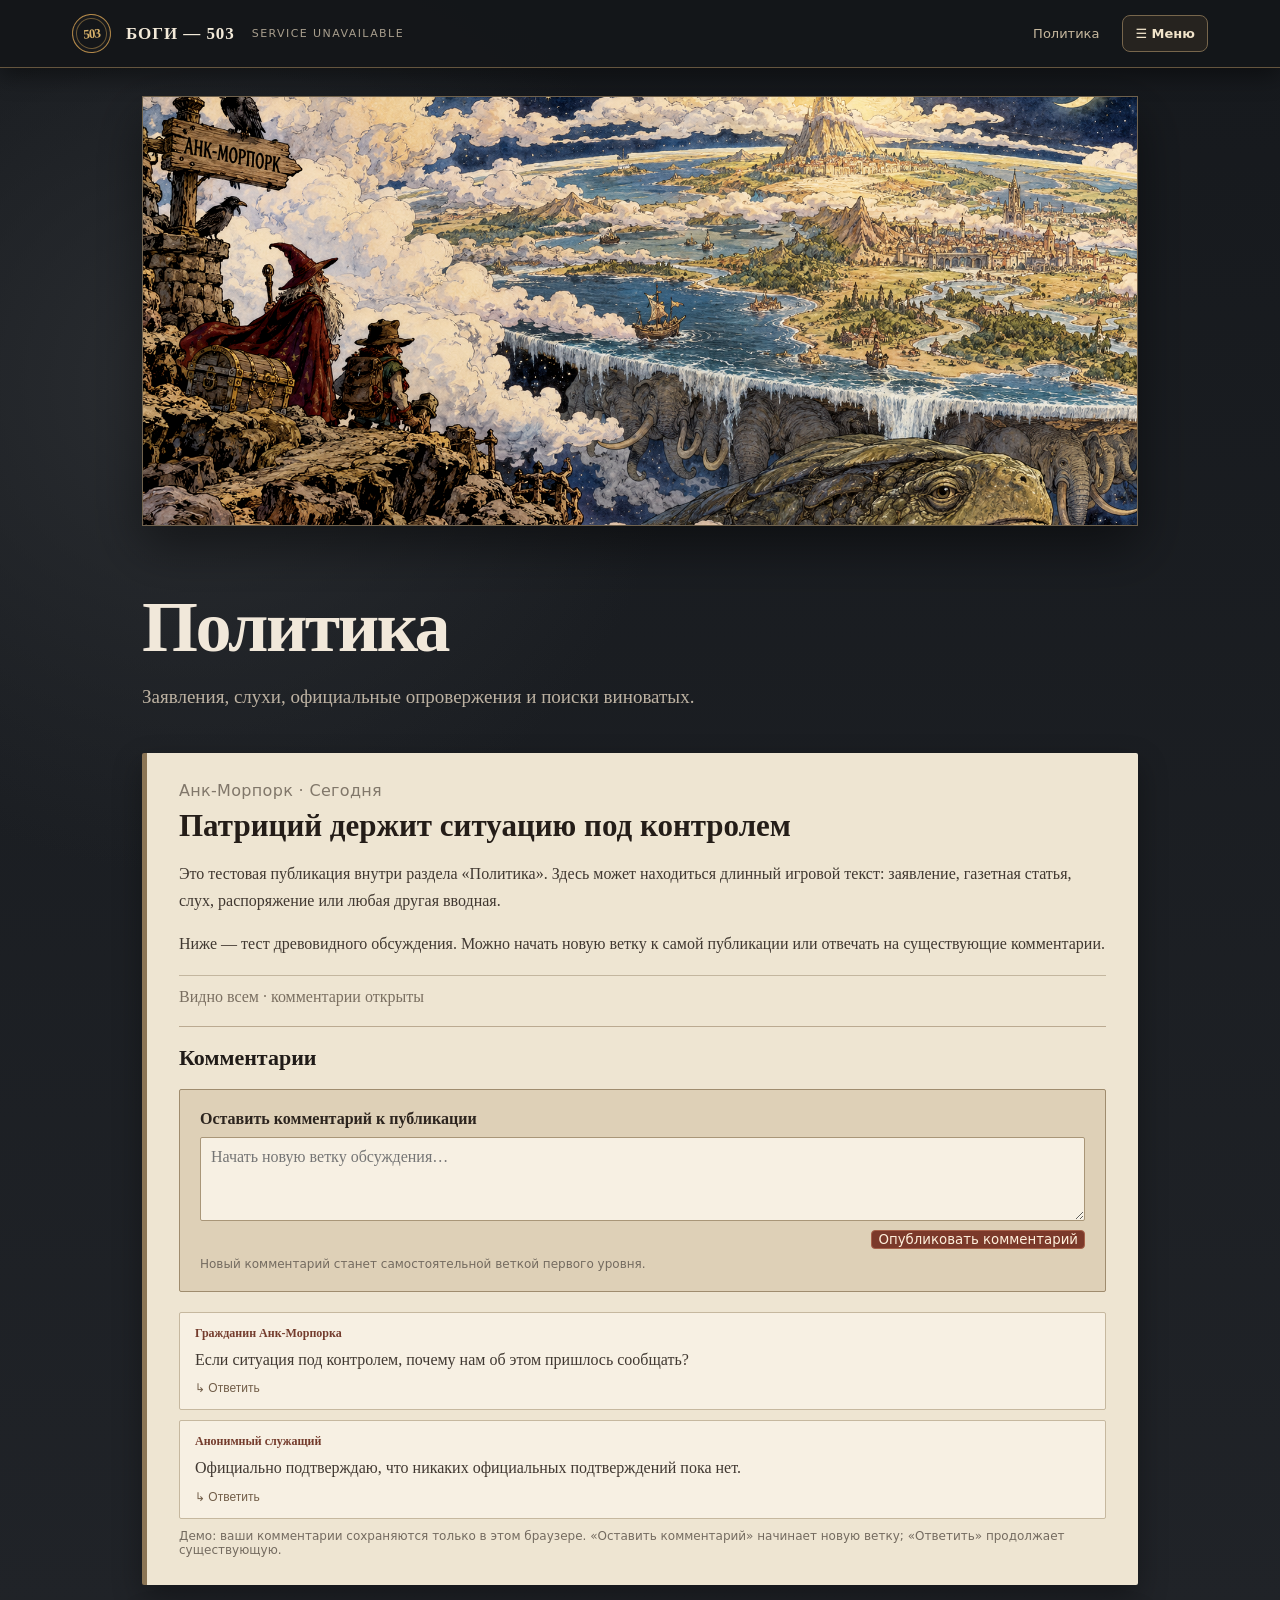
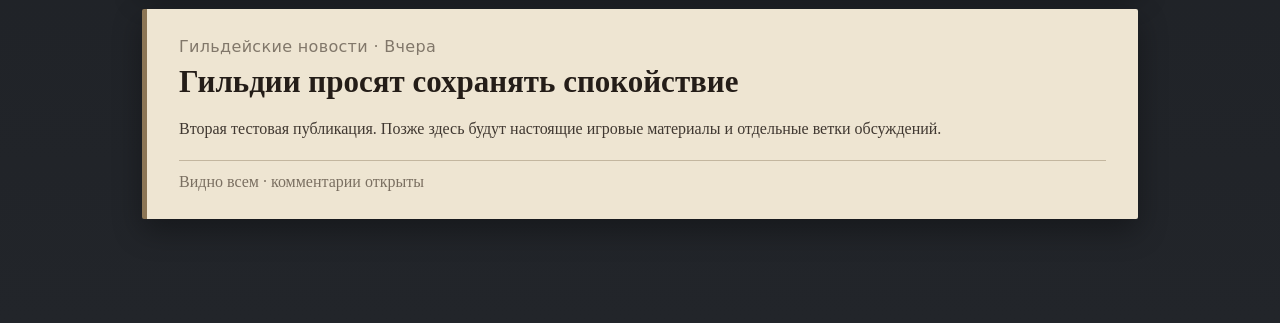
==== commit fb71a5de: "Apply redesign to politics while preserving threaded comments" ====
--- a/politics.html
+++ b/politics.html
@@ -1,19 +1 @@
-<!doctype html>
-<html lang="ru"><head><meta charset="utf-8"><meta name="viewport" content="width=device-width,initial-scale=1"><title>Политика — Боги 503</title><link rel="icon" type="image/svg+xml" href="/favicon.svg"><style>
-:root{--bg:#0b1120;--panel:#131c2e;--panel2:#18233a;--line:#2a3550;--text:#f3efe7;--muted:#aeb8ca;--gold:#d7b16a;--gold2:#f3ddb0}*{box-sizing:border-box}html{scroll-behavior:smooth}body{margin:0;background:linear-gradient(180deg,#0b1120,#0d1324 35%,#0a1020);color:var(--text);font-family:system-ui,-apple-system,Segoe UI,sans-serif}.wrap{max-width:980px;margin:0 auto;padding:28px 18px 70px}.top{display:flex;justify-content:space-between;gap:18px;align-items:center;margin-bottom:34px}.back{color:var(--gold2);text-decoration:none;border:1px solid #6d5835;border-radius:12px;padding:9px 13px}.meta{font-size:12px;color:var(--muted)}h1{font-size:42px;margin:0 0 7px;letter-spacing:-.03em}.lead{font-size:18px;color:var(--muted);margin:0 0 30px}.card{background:linear-gradient(180deg,var(--panel2),var(--panel));border:1px solid var(--line);border-radius:20px;padding:22px;margin:0 0 18px;box-shadow:0 10px 28px rgba(0,0,0,.22)}.title{font-size:24px;margin:8px 0 10px}.body{color:#d0d7e3;line-height:1.6;font-size:16px}.foot{border-top:1px solid var(--line);margin-top:18px;padding-top:12px;color:#8f9ab0;font-size:12px}.comments{margin-top:20px;border-top:1px solid var(--line);padding-top:18px}.comments h4{margin:0 0 14px}.comment{background:#0f1728;border:1px solid #27334c;border-radius:14px;padding:13px 15px;margin:10px 0;transition:border-color .25s,box-shadow .25s}.comment.flash{border-color:var(--gold);box-shadow:0 0 0 2px rgba(215,177,106,.18)}.comment .who{font-size:12px;color:var(--gold);margin-bottom:5px}.comment p{margin:0;color:#d0d7e3;line-height:1.45}.reply-btn{margin-top:8px;background:none;border:0;color:#aeb8ca;padding:0;cursor:pointer;font-size:12px}.reply-btn:hover{color:var(--gold2)}.replies{margin:9px 0 0 22px;padding-left:13px;border-left:2px solid #2a3550}.depth3{margin-left:18px}.flat-replies{margin-top:9px}.replybox{display:none;gap:8px;margin-top:10px}.replybox.open{display:flex}.replybox input,.new-comment textarea{flex:1;background:#0f1624;color:#fff;border:1px solid #364154;border-radius:10px;padding:10px}.btn{background:#3b3020;color:var(--gold2);border:1px solid #6d5835;padding:10px 14px;border-radius:10px;cursor:pointer}.small{padding:8px 11px}.note{font-size:12px;color:#7f8aa0;margin-top:8px}.mention{font-size:12px;margin-bottom:5px;color:#8794aa}.mention a{color:#b9cbe4;text-decoration:none;border-bottom:1px dotted #71809a}.mention a:hover{color:var(--gold2);border-color:var(--gold2)}.new-comment{margin:18px 0 20px;padding:16px;background:#111a2b;border:1px solid #34415c;border-radius:16px}.new-comment strong{display:block;margin-bottom:9px}.new-comment textarea{display:block;width:100%;min-height:84px;resize:vertical;margin-bottom:9px;font:inherit}.new-comment .actions{display:flex;justify-content:flex-end}.user-roots{margin-bottom:10px}@media(max-width:650px){h1{font-size:34px}.top{align-items:flex-start;flex-direction:column}.replybox{flex-direction:column}.replies{margin-left:10px;padding-left:9px}.depth3{margin-left:5px}.new-comment .actions .btn{width:100%}}
-</style></head><body><div class="wrap"><div class="top"><div class="meta">БОГИ — 503 · SERVICE UNAVAILABLE</div><a class="back" href="/">← На главную</a></div><h1>Политика</h1><p class="lead">Заявления, слухи, официальные опровержения и поиски виноватых.</p>
-<article class="card"><div class="meta">Анк-Морпорк · Сегодня</div><h2 class="title">Патриций держит ситуацию под контролем</h2><div class="body"><p>Это тестовая публикация внутри раздела «Политика». Здесь может находиться длинный игровой текст: заявление, газетная статья, слух, распоряжение или любая другая вводная.</p><p>Ниже — тест древовидного обсуждения. Можно начать новую ветку к самой публикации или отвечать на существующие комментарии.</p></div><div class="foot">Видно всем · комментарии открыты</div>
-<section class="comments"><h4>Комментарии</h4><div class="new-comment"><strong>Оставить комментарий к публикации</strong><textarea id="newRootText" maxlength="1000" placeholder="Начать новую ветку обсуждения…"></textarea><div class="actions"><button class="btn" id="newRootSend">Опубликовать комментарий</button></div><div class="note">Новый комментарий станет самостоятельной веткой первого уровня.</div></div><div class="user-roots" id="userRoots"></div><div class="comment root-demo" id="c-root"><div class="who">Гражданин Анк-Морпорка</div><p>Если ситуация под контролем, почему нам об этом пришлось сообщать?</p><button class="reply-btn" data-demo-reply>↳ Ответить</button><div class="replybox"><input maxlength="500" placeholder="Ваш ответ Гражданину Анк-Морпорка…"><button class="btn small">Отправить</button></div><div class="demo-user-replies"></div></div><div class="comment"><div class="who">Анонимный служащий</div><p>Официально подтверждаю, что никаких официальных подтверждений пока нет.</p><button class="reply-btn">↳ Ответить</button></div><div class="note">Демо: ваши комментарии сохраняются только в этом браузере. «Оставить комментарий» начинает новую ветку; «Ответить» продолжает существующую.</div></section></article>
-<article class="card"><div class="meta">Гильдейские новости · Вчера</div><h2 class="title">Гильдии просят сохранять спокойствие</h2><div class="body"><p>Вторая тестовая публикация. Позже здесь будут настоящие игровые материалы и отдельные ветки обсуждений.</p></div><div class="foot">Видно всем · комментарии открыты</div></article>
-</div><script>
-const root=document.querySelector('.root-demo'),replyBtn=root.querySelector('[data-demo-reply]'),box=root.querySelector('.replybox'),input=box.querySelector('input'),send=box.querySelector('button'),out=root.querySelector('.demo-user-replies'),key='gods503-threaded-demo',deepKey='gods503-deep-demo',rootKey='gods503-root-comments';
-function mention(target,name){return '<div class="mention">В ответ: <a href="#'+target+'" data-jump="'+target+'">'+name+'</a></div>'}
-function addReplyBox(parent,targetName,onSend){const b=document.createElement('div');b.className='replybox';b.innerHTML='<input maxlength="500" placeholder="Ответить '+targetName+'…"><button class="btn small">Отправить</button>';parent.append(b);const i=b.querySelector('input'),s=b.querySelector('button');s.onclick=()=>{const t=i.value.trim();if(!t)return;onSend(t);i.value='';b.classList.remove('open')};i.addEventListener('keydown',e=>{if(e.key==='Enter')s.click()});return b}
-function wireReply(btn,box){btn.onclick=()=>{box.classList.toggle('open');if(box.classList.contains('open'))box.querySelector('input').focus()}}
-function render(text){out.innerHTML='';if(!text)return;const branch=document.createElement('div');branch.className='replies';const mine=document.createElement('div');mine.className='comment';mine.id='c-you';mine.innerHTML='<div class="who">Вы · тестовый игрок</div>'+mention('c-root','Гражданин Анк-Морпорка')+'<p></p><button class="reply-btn">↳ Ответить</button>';mine.querySelector('p').textContent=text;const r2=document.createElement('div');r2.className='replies';const npc1=document.createElement('div');npc1.className='comment';npc1.id='c-tulip';npc1.innerHTML='<div class="who">Господин Тюльпан</div>'+mention('c-you','Вы')+'<p>А вот это уже интересный вопрос. Я бы на вашем месте его записал.</p><button class="reply-btn">↳ Ответить</button>';const r3=document.createElement('div');r3.className='replies depth3';const npc2=document.createElement('div');npc2.className='comment';npc2.id='c-reader';npc2.innerHTML='<div class="who">Читатель «Вестей Анк-Морпорка»</div>'+mention('c-tulip','Господин Тюльпан')+'<p>Записывать вопросы опасно. Потом кто-нибудь обязательно начинает искать ответы.</p><button class="reply-btn">↳ Ответить</button>';const flat=document.createElement('div');flat.className='flat-replies';npc2.append(flat);const rb=addReplyBox(npc2,'Читателю «Вестей Анк-Морпорка»',t=>{localStorage.setItem(deepKey,t);render(text)});wireReply(npc2.querySelector('.reply-btn'),rb);const deep=localStorage.getItem(deepKey);if(deep){const d=document.createElement('div');d.className='comment';d.id='c-deep-you';d.innerHTML='<div class="who">Вы · тестовый игрок</div>'+mention('c-reader','Читатель «Вестей Анк-Морпорка»')+'<p></p><button class="reply-btn">↳ Ответить</button>';d.querySelector('p').textContent=deep;flat.append(d)}r3.append(npc2);r2.append(npc1,r3);branch.append(mine,r2);out.append(branch);wireJumps()}
-function wireJumps(){document.querySelectorAll('[data-jump]').forEach(a=>a.onclick=e=>{e.preventDefault();const el=document.getElementById(a.dataset.jump);if(!el)return;el.scrollIntoView({behavior:'smooth',block:'center'});el.classList.add('flash');setTimeout(()=>el.classList.remove('flash'),1300)})}
-function getRoots(){try{return JSON.parse(localStorage.getItem(rootKey))||[]}catch(e){return[]}}
-function drawRoots(){const holder=document.getElementById('userRoots'),arr=getRoots();holder.innerHTML='';arr.forEach((t,i)=>{const d=document.createElement('div');d.className='comment';d.id='c-user-root-'+i;d.innerHTML='<div class="who">Вы · тестовый игрок</div><p></p><button class="reply-btn">↳ Ответить</button>';d.querySelector('p').textContent=t;holder.append(d)})}
-document.getElementById('newRootSend').onclick=()=>{const ta=document.getElementById('newRootText'),t=ta.value.trim();if(!t)return;const arr=getRoots();arr.unshift(t);localStorage.setItem(rootKey,JSON.stringify(arr));ta.value='';drawRoots()};
-replyBtn.onclick=()=>{box.classList.toggle('open');if(box.classList.contains('open'))input.focus()};send.onclick=()=>{const t=input.value.trim();if(!t)return;localStorage.setItem(key,t);render(t);input.value='';box.classList.remove('open')};input.addEventListener('keydown',e=>{if(e.key==='Enter')send.click()});drawRoots();render(localStorage.getItem(key));
-</script></body></html>+<!doctype html><html lang="ru"><head><meta charset="utf-8"><meta name="viewport" content="width=device-width,initial-scale=1"><title>Политика — Боги 503</title><link rel="icon" type="image/svg+xml" href="/favicon.svg"><link rel="stylesheet" href="/redesign.css"><style>.title{margin:8px 0 10px}.body{line-height:1.6}.foot{margin-top:18px;padding-top:12px}.comments{margin-top:20px;padding-top:18px}.comments h4{margin:0 0 14px}.comment{padding:13px 15px;margin:10px 0;transition:.25s}.comment.flash{outline:2px solid #b58a4a}.comment .who{font-size:12px;margin-bottom:5px}.comment p{margin:0;line-height:1.45}.reply-btn{margin-top:8px;background:none;border:0;padding:0;cursor:pointer;font-size:12px}.replies{margin:9px 0 0 22px;padding-left:13px}.depth3{margin-left:18px}.flat-replies{margin-top:9px}.replybox{display:none;gap:8px;margin-top:10px}.replybox.open{display:flex}.replybox input{flex:1;padding:10px}.small{padding:8px 11px}.note{font:12px system-ui,sans-serif;color:#746b60;margin-top:8px}.mention{font:12px system-ui,sans-serif;margin-bottom:5px;color:#786d60}.mention a{color:#704333;text-decoration:none;border-bottom:1px dotted #8f735f}.new-comment{margin:18px 0 20px;padding:16px}.new-comment strong{display:block;margin-bottom:9px}.new-comment textarea{display:block;width:100%;min-height:84px;resize:vertical;margin-bottom:9px;padding:10px;font:inherit}.new-comment .actions{display:flex;justify-content:flex-end}.user-roots{margin-bottom:10px}@media(max-width:650px){.replybox{flex-direction:column}.replies{margin-left:10px;padding-left:9px}.depth3{margin-left:5px}.new-comment .actions .btn{width:100%}}</style></head><body><div class="section-visual"><img src="/assets/discworld-hero.png" alt="Анк-Морпорк"></div><div class="wrap"><div class="top"><div class="meta">БОГИ — 503 · SERVICE UNAVAILABLE</div><a class="back" href="/">← На главную</a></div><h1>Политика</h1><p class="lead">Заявления, слухи, официальные опровержения и поиски виноватых.</p><article class="card"><div class="meta">Анк-Морпорк · Сегодня</div><h2 class="title">Патриций держит ситуацию под контролем</h2><div class="body"><p>Это тестовая публикация внутри раздела «Политика». Здесь может находиться длинный игровой текст: заявление, газетная статья, слух, распоряжение или любая другая вводная.</p><p>Ниже — тест древовидного обсуждения. Можно начать новую ветку к самой публикации или отвечать на существующие комментарии.</p></div><div class="foot">Видно всем · комментарии открыты</div><section class="comments"><h4>Комментарии</h4><div class="new-comment"><strong>Оставить комментарий к публикации</strong><textarea id="newRootText" maxlength="1000" placeholder="Начать новую ветку обсуждения…"></textarea><div class="actions"><button class="btn" id="newRootSend">Опубликовать комментарий</button></div><div class="note">Новый комментарий станет самостоятельной веткой первого уровня.</div></div><div class="user-roots" id="userRoots"></div><div class="comment root-demo" id="c-root"><div class="who">Гражданин Анк-Морпорка</div><p>Если ситуация под контролем, почему нам об этом пришлось сообщать?</p><button class="reply-btn" data-demo-reply>↳ Ответить</button><div class="replybox"><input maxlength="500" placeholder="Ваш ответ Гражданину Анк-Морпорка…"><button class="btn small">Отправить</button></div><div class="demo-user-replies"></div></div><div class="comment"><div class="who">Анонимный служащий</div><p>Официально подтверждаю, что никаких официальных подтверждений пока нет.</p><button class="reply-btn">↳ Ответить</button></div><div class="note">Демо: ваши комментарии сохраняются только в этом браузере. «Оставить комментарий» начинает новую ветку; «Ответить» продолжает существующую.</div></section></article><article class="card"><div class="meta">Гильдейские новости · Вчера</div><h2 class="title">Гильдии просят сохранять спокойствие</h2><div class="body"><p>Вторая тестовая публикация. Позже здесь будут настоящие игровые материалы и отдельные ветки обсуждений.</p></div><div class="foot">Видно всем · комментарии открыты</div></article></div><script>const root=document.querySelector('.root-demo'),replyBtn=root.querySelector('[data-demo-reply]'),box=root.querySelector('.replybox'),input=box.querySelector('input'),send=box.querySelector('button'),out=root.querySelector('.demo-user-replies'),key='gods503-threaded-demo',deepKey='gods503-deep-demo',rootKey='gods503-root-comments';function mention(target,name){return '<div class="mention">В ответ: <a href="#'+target+'" data-jump="'+target+'">'+name+'</a></div>'}function addReplyBox(parent,targetName,onSend){const b=document.createElement('div');b.className='replybox';b.innerHTML='<input maxlength="500" placeholder="Ответить '+targetName+'…"><button class="btn small">Отправить</button>';parent.append(b);const i=b.querySelector('input'),s=b.querySelector('button');s.onclick=()=>{const t=i.value.trim();if(!t)return;onSend(t);i.value='';b.classList.remove('open')};i.addEventListener('keydown',e=>{if(e.key==='Enter')s.click()});return b}function wireReply(btn,box){btn.onclick=()=>{box.classList.toggle('open');if(box.classList.contains('open'))box.querySelector('input').focus()}}function render(text){out.innerHTML='';if(!text)return;const branch=document.createElement('div');branch.className='replies';const mine=document.createElement('div');mine.className='comment';mine.id='c-you';mine.innerHTML='<div class="who">Вы · тестовый игрок</div>'+mention('c-root','Гражданин Анк-Морпорка')+'<p></p><button class="reply-btn">↳ Ответить</button>';mine.querySelector('p').textContent=text;const r2=document.createElement('div');r2.className='replies';const npc1=document.createElement('div');npc1.className='comment';npc1.id='c-tulip';npc1.innerHTML='<div class="who">Господин Тюльпан</div>'+mention('c-you','Вы')+'<p>А вот это уже интересный вопрос. Я бы на вашем месте его записал.</p><button class="reply-btn">↳ Ответить</button>';const r3=document.createElement('div');r3.className='replies depth3';const npc2=document.createElement('div');npc2.className='comment';npc2.id='c-reader';npc2.innerHTML='<div class="who">Читатель «Вестей Анк-Морпорка»</div>'+mention('c-tulip','Господин Тюльпан')+'<p>Записывать вопросы опасно. Потом кто-нибудь обязательно начинает искать ответы.</p><button class="reply-btn">↳ Ответить</button>';const flat=document.createElement('div');flat.className='flat-replies';npc2.append(flat);const rb=addReplyBox(npc2,'Читателю «Вестей Анк-Морпорка»',t=>{localStorage.setItem(deepKey,t);render(text)});wireReply(npc2.querySelector('.reply-btn'),rb);const deep=localStorage.getItem(deepKey);if(deep){const d=document.createElement('div');d.className='comment';d.id='c-deep-you';d.innerHTML='<div class="who">Вы · тестовый игрок</div>'+mention('c-reader','Читатель «Вестей Анк-Морпорка»')+'<p></p><button class="reply-btn">↳ Ответить</button>';d.querySelector('p').textContent=deep;flat.append(d)}r3.append(npc2);r2.append(npc1,r3);branch.append(mine,r2);out.append(branch);wireJumps()}function wireJumps(){document.querySelectorAll('[data-jump]').forEach(a=>a.onclick=e=>{e.preventDefault();const el=document.getElementById(a.dataset.jump);if(!el)return;el.scrollIntoView({behavior:'smooth',block:'center'});el.classList.add('flash');setTimeout(()=>el.classList.remove('flash'),1300)})}function getRoots(){try{return JSON.parse(localStorage.getItem(rootKey))||[]}catch(e){return[]}}function drawRoots(){const holder=document.getElementById('userRoots'),arr=getRoots();holder.innerHTML='';arr.forEach((t,i)=>{const d=document.createElement('div');d.className='comment';d.id='c-user-root-'+i;d.innerHTML='<div class="who">Вы · тестовый игрок</div><p></p><button class="reply-btn">↳ Ответить</button>';d.querySelector('p').textContent=t;holder.append(d)})}document.getElementById('newRootSend').onclick=()=>{const ta=document.getElementById('newRootText'),t=ta.value.trim();if(!t)return;const arr=getRoots();arr.unshift(t);localStorage.setItem(rootKey,JSON.stringify(arr));ta.value='';drawRoots()};replyBtn.onclick=()=>{box.classList.toggle('open');if(box.classList.contains('open'))input.focus()};send.onclick=()=>{const t=input.value.trim();if(!t)return;localStorage.setItem(key,t);render(t);input.value='';box.classList.remove('open')};input.addEventListener('keydown',e=>{if(e.key==='Enter')send.click()});drawRoots();render(localStorage.getItem(key));</script><script src="/redesign.js"></script></body></html>
--- a/redesign.css
+++ b/redesign.css
@@ -0,0 +1 @@
+:root{--ink:#201b18;--paper:#eee5d2;--paper2:#e3d4b8;--night:#15181c;--night2:#20242a;--rust:#8d3f2d;--brass:#b58a4a;--line:#6c5a43;--muted:#746b60;--cream:#f6f0e4}*{box-sizing:border-box}html{scroll-behavior:smooth}body{margin:0!important;background:#17191c!important;color:var(--ink)!important;font-family:Georgia,'Times New Roman',serif!important;background-image:radial-gradient(circle at 15% 20%,#2a2d31 0,transparent 26%),linear-gradient(180deg,#16191d,#22252a)!important}.sitebar{position:sticky;top:0;z-index:1000;height:68px;background:rgba(20,22,25,.96);border-bottom:1px solid #65553e;display:flex;align-items:center;box-shadow:0 7px 24px #0007}.sitebar-inner{width:min(1180px,100%);margin:auto;padding:0 22px;display:flex;align-items:center;gap:15px}.site-mark{width:39px;height:39px;border:1px solid #b58a4a;border-radius:50%;display:grid;place-items:center;color:#d7b16a;font:700 13px/1 Georgia;letter-spacing:-1px;transform:rotate(-5deg);box-shadow:inset 0 0 0 3px #17191c, inset 0 0 0 4px #6d5835}.site-name{color:#f3ead9;text-decoration:none;font-weight:700;letter-spacing:.055em;font-size:17px}.site-status{color:#a89e8d;font:11px/1.2 system-ui,sans-serif;text-transform:uppercase;letter-spacing:.13em;margin-left:2px}.site-context{margin-left:auto;color:#c7b99f;font:13px/1.2 system-ui,sans-serif}.menu-toggle{margin-left:8px;border:1px solid #77664c;background:#26231f;color:#f1e4ca;border-radius:8px;padding:10px 12px;cursor:pointer;font:600 13px system-ui,sans-serif}.menu-panel{position:fixed;z-index:999;right:max(16px,calc((100vw - 1180px)/2 + 22px));top:76px;width:min(360px,calc(100vw - 32px));padding:10px;background:#eee5d2;border:1px solid #8a7657;box-shadow:0 18px 45px #0009;border-radius:4px;display:none}.menu-panel.open{display:block}.menu-panel a,.menu-panel button{display:block;width:100%;text-align:left;border:0;border-bottom:1px solid #cbbda5;background:transparent;color:#2b241e;padding:12px 13px;text-decoration:none;cursor:pointer;font:600 14px Georgia,serif}.menu-panel a:last-child,.menu-panel button:last-child{border-bottom:0}.menu-panel a:hover,.menu-panel button:hover{background:#ded0b6}.hero-art{width:min(1180px,calc(100% - 44px))!important;min-height:0!important;height:clamp(330px,52vw,650px)!important;margin:26px auto 0!important;border:1px solid #766448;box-shadow:0 24px 60px #0008;overflow:hidden!important}.hero-art>img{filter:saturate(.78) contrast(1.06) brightness(.82)!important}.hero-art::after{background:linear-gradient(90deg,rgba(15,16,18,.22),transparent 55%)!important}.hero-inner{display:none!important}.shell{max-width:1180px!important;margin:0 auto!important;padding:44px 22px 70px!important;background:transparent!important}.intro{display:grid;grid-template-columns:minmax(0,760px) 1fr;gap:70px;align-items:end;margin-bottom:42px!important}.intro-copy:before{content:'АНК-МОРПОРК · ИГРОВАЯ ПЛОЩАДКА';display:block;color:#b58a4a;font:700 11px system-ui,sans-serif;letter-spacing:.16em;margin-bottom:13px}.intro-copy p{color:#ddd2c1!important;font-size:21px!important;line-height:1.6!important}.layout{display:block!important}.side{display:none!important}.main .toolbar{border-top:1px solid #6d604d;border-bottom:1px solid #6d604d;padding:16px 0;margin-bottom:26px!important}.main .toolbar strong{color:#f0e7d8;font-size:28px!important}.meta{color:#81776a!important;font-family:system-ui,sans-serif!important;letter-spacing:.02em}.main .toolbar .meta{color:#9e9587!important}.btn{background:#7b392a!important;color:#fff0dc!important;border:1px solid #a66049!important;border-radius:4px!important;font-family:system-ui,sans-serif!important}.card{position:relative;background:var(--paper)!important;color:var(--ink)!important;border:0!important;border-left:5px solid #8b7555!important;border-radius:2px!important;padding:28px 32px!important;margin:0 0 24px!important;box-shadow:0 12px 30px #0005!important}.card:nth-child(even){margin-left:7%;}.card:nth-child(3n){margin-right:5%;border-left-color:#8d3f2d!important}.card-link:hover{transform:translateY(-3px)!important;box-shadow:0 17px 38px #0007!important}.card .title,.card h2,.card h3{font-family:Georgia,'Times New Roman',serif!important;color:#241d18!important}.card .title{font-size:clamp(22px,3vw,31px)!important;line-height:1.15!important}.card .body,.card p{color:#403831!important;line-height:1.7!important}.card .foot{border-top:1px solid #c3b69f!important;color:#7a6f61!important}.card .tag,.tag{float:right;color:#713425!important;border:1px solid #9c725e!important;border-radius:2px!important;background:#eadbc3!important;font:700 10px system-ui,sans-serif!important;letter-spacing:.08em}.locked{background:#ded0b7!important;border-left-color:#4c443b!important}.wrap{max-width:1040px!important;margin:0 auto!important;padding:46px 22px 80px!important}.wrap>.top{display:none!important}.wrap h1{font-size:clamp(42px,7vw,72px)!important;line-height:.98!important;letter-spacing:-.035em!important;color:#f1e8da!important;margin:20px 0 12px!important;max-width:820px}.lead{color:#bdb2a2!important;font-size:19px!important;line-height:1.55!important;max-width:720px;margin-bottom:42px!important}.wrap>.card{margin-left:0!important;margin-right:0!important}.comments{border-top:1px solid #bbaa91!important}.comments h4{font-size:22px}.comment{background:#f7f0e3!important;border:1px solid #c6b89f!important;border-radius:2px!important;box-shadow:none!important}.comment .who{color:#743c2d!important;font-weight:700}.comment p{color:#403831!important}.reply-btn{color:#725e49!important}.replies{border-left:2px solid #a88e69!important}.new-comment,.compose{background:#ded0b7!important;border:1px solid #9f8c6e!important;border-radius:2px!important;color:#2c241e!important;padding:20px!important}.new-comment textarea,.replybox input,.compose input,.compose textarea{background:#f7f0e3!important;color:#2a231d!important;border:1px solid #a99678!important;border-radius:2px!important}.privacy{background:#d6c4a6!important;color:#4a2d24!important;border:1px solid #9e755e!important;border-radius:2px!important}.modalbox{background:#eee5d2!important;color:#2a231d!important;border:1px solid #8a7657!important;border-radius:3px!important}.modalbox input,.modalbox textarea{background:#faf4e8!important;color:#241e19!important;border:1px solid #a99576!important}.section-visual{max-width:1040px;margin:28px auto 0;padding:0 22px}.section-visual img{display:block;width:100%;height:clamp(220px,38vw,430px);object-fit:cover;border:1px solid #766448;filter:saturate(.72) contrast(1.06);box-shadow:0 20px 48px #0007}@media(max-width:760px){.sitebar{height:60px}.sitebar-inner{padding:0 14px;gap:9px}.site-mark{width:34px;height:34px}.site-name{font-size:14px}.site-status,.site-context{display:none}.menu-panel{top:68px;right:10px;width:calc(100vw - 20px)}.hero-art{width:calc(100% - 28px)!important;height:52vh!important;min-height:310px!important;margin-top:14px!important}.shell,.wrap{padding-left:14px!important;padding-right:14px!important}.shell{padding-top:28px!important}.intro{display:block}.intro-copy p{font-size:18px!important}.main .toolbar{align-items:stretch!important}.main .toolbar strong{font-size:24px!important}.card{padding:21px 19px!important;margin-left:0!important;margin-right:0!important}.wrap h1{font-size:42px!important}.section-visual{padding:0 14px;margin-top:14px}}
